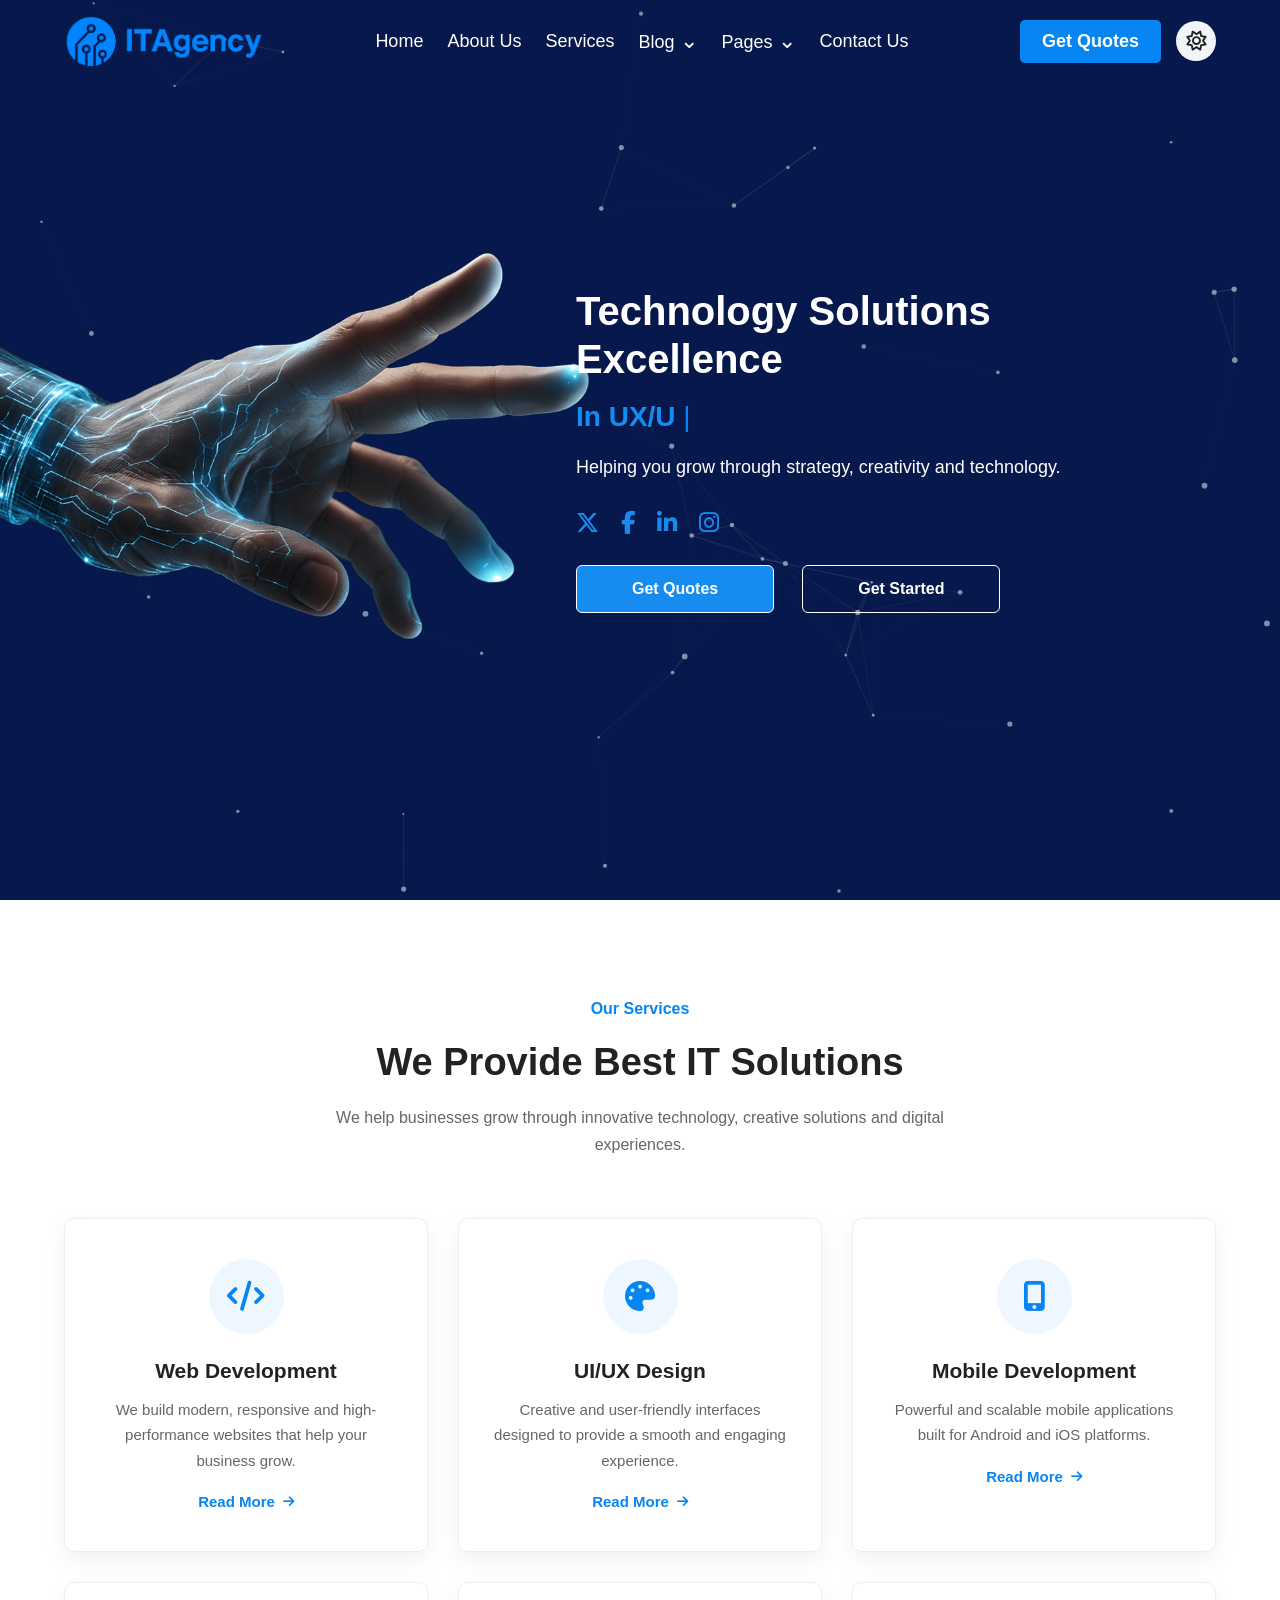
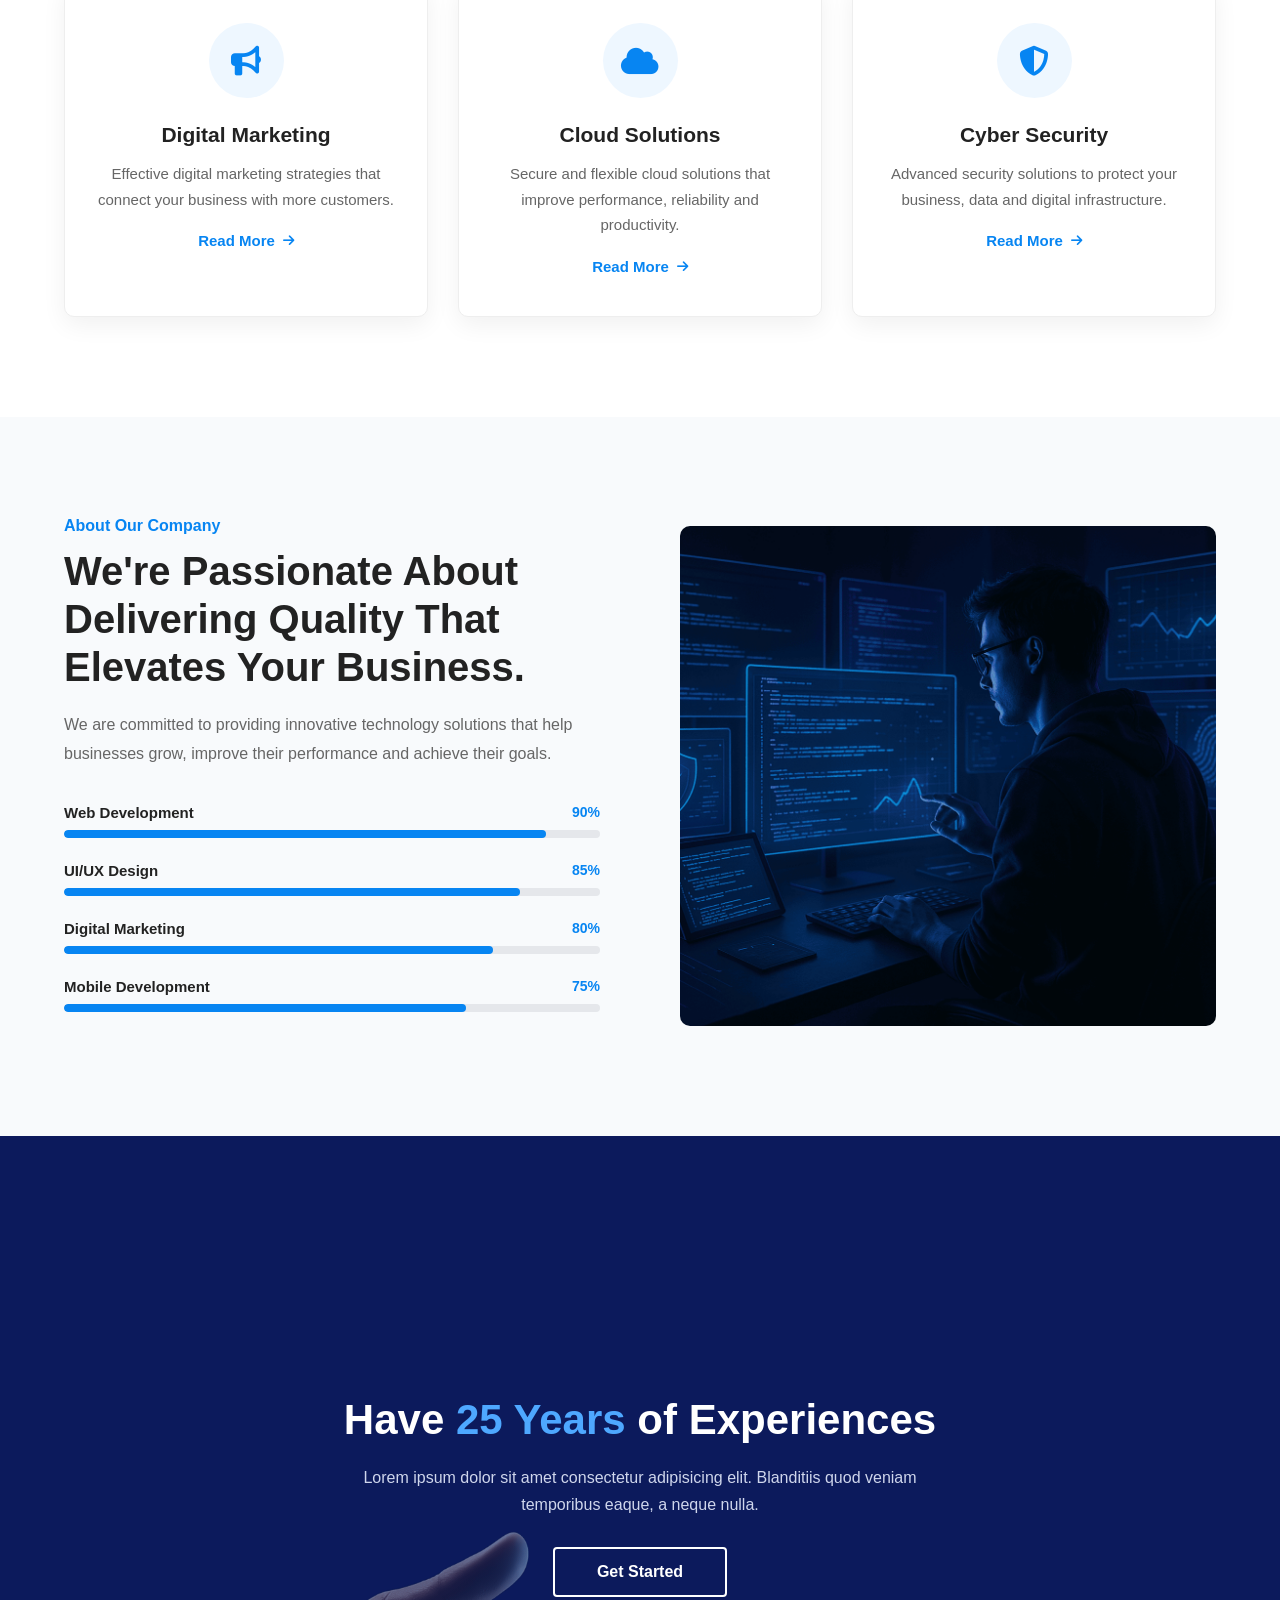
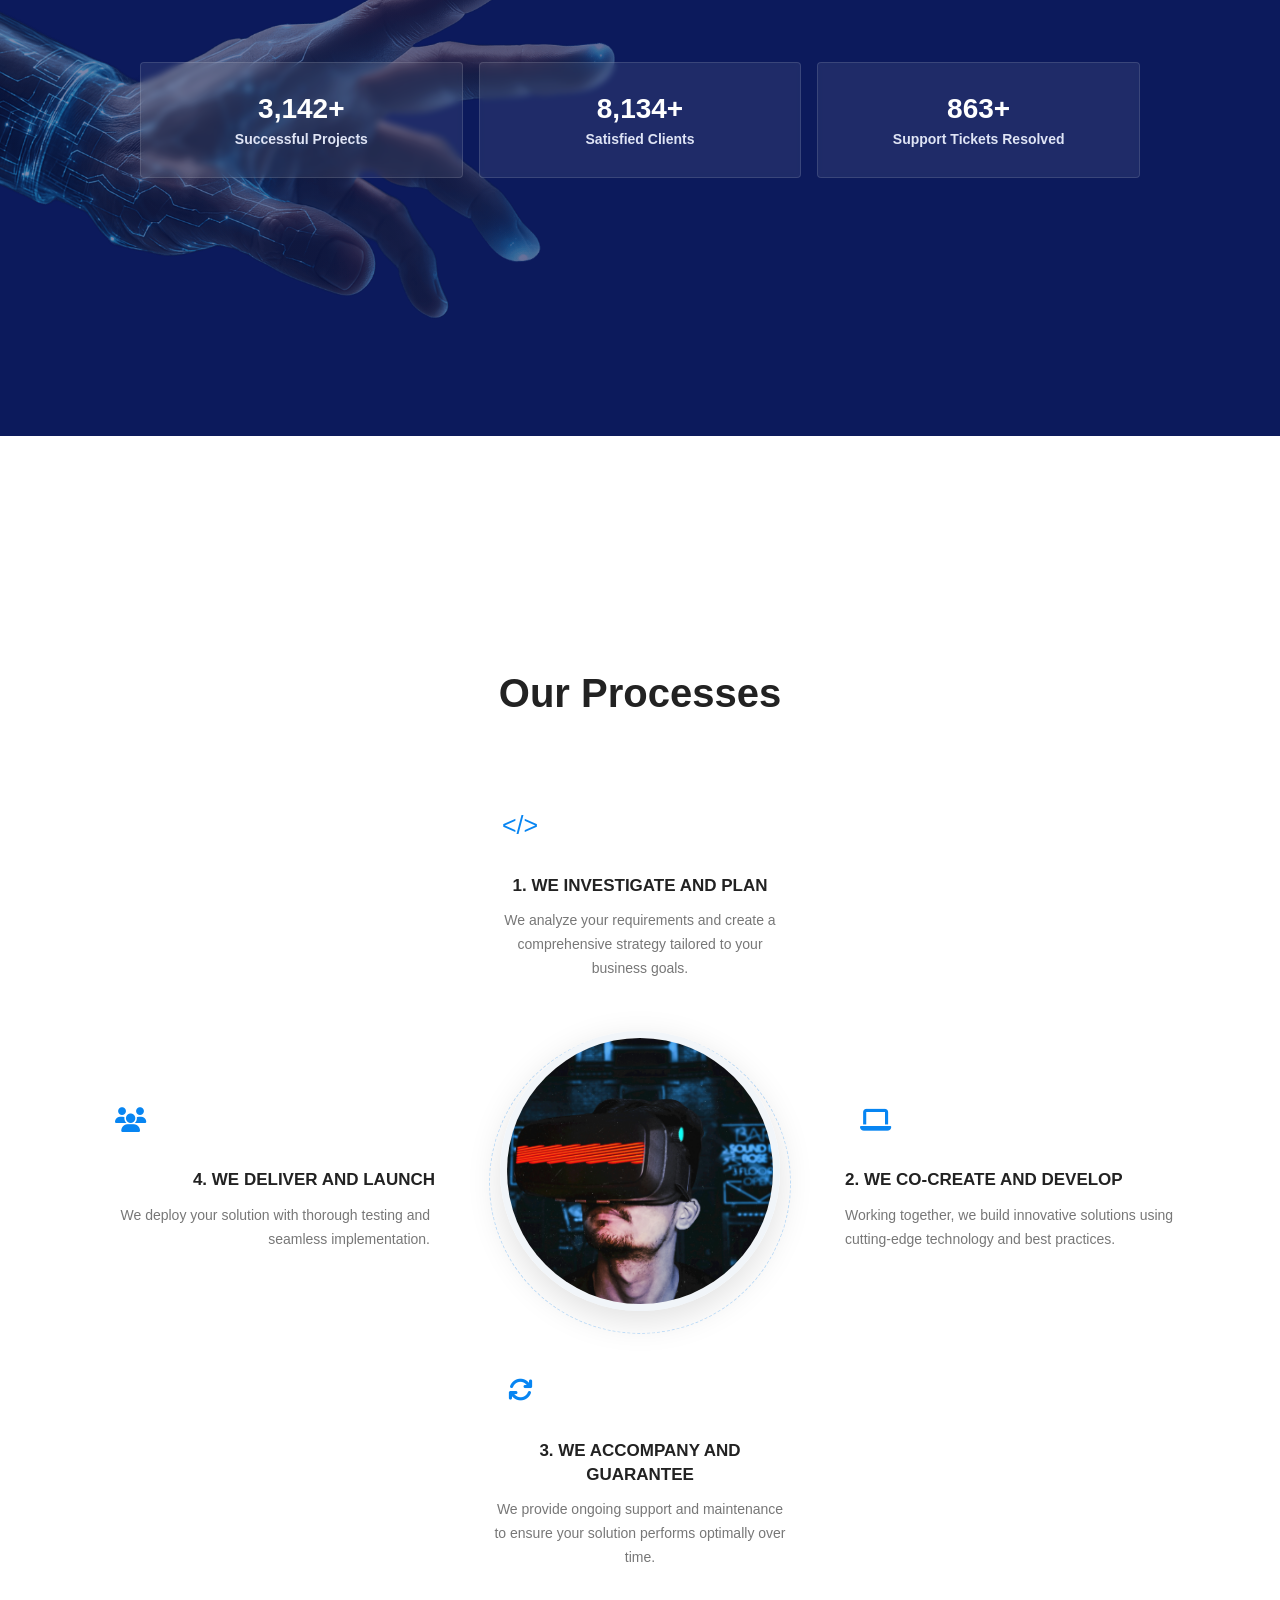
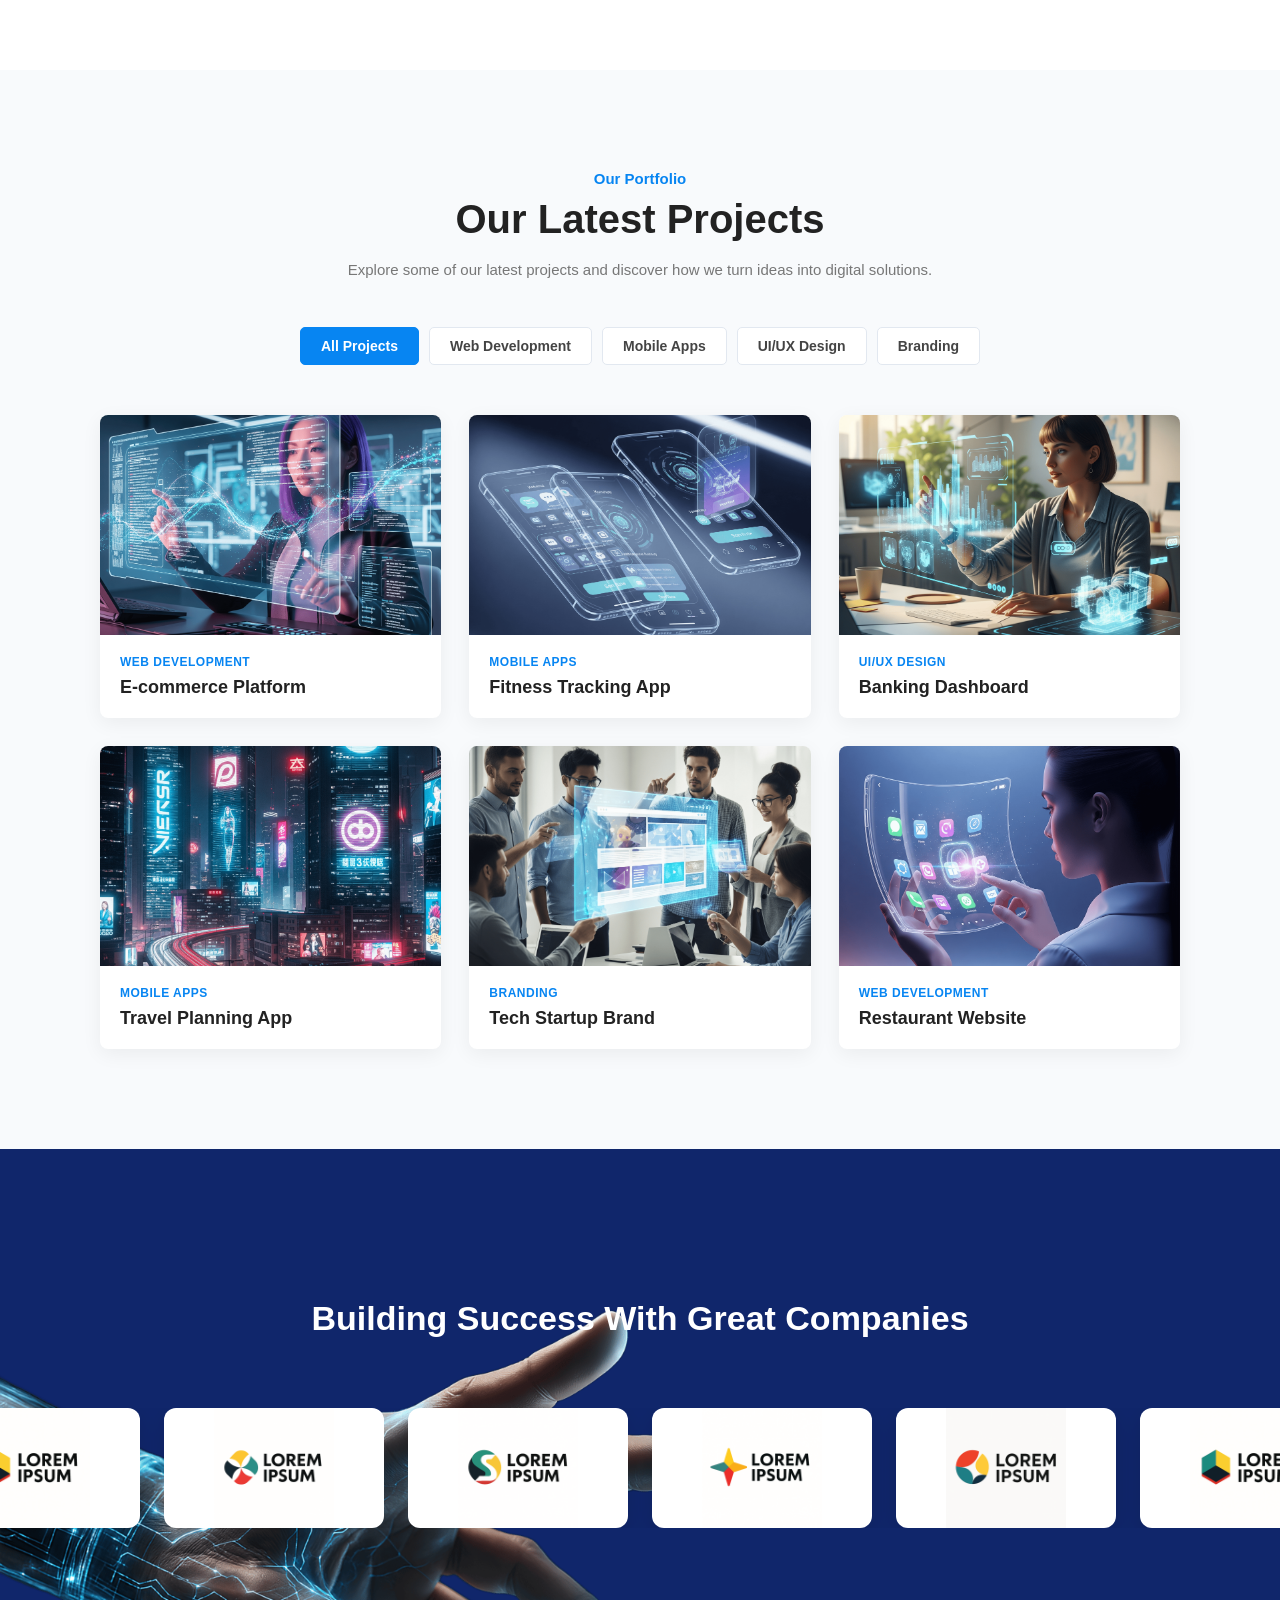
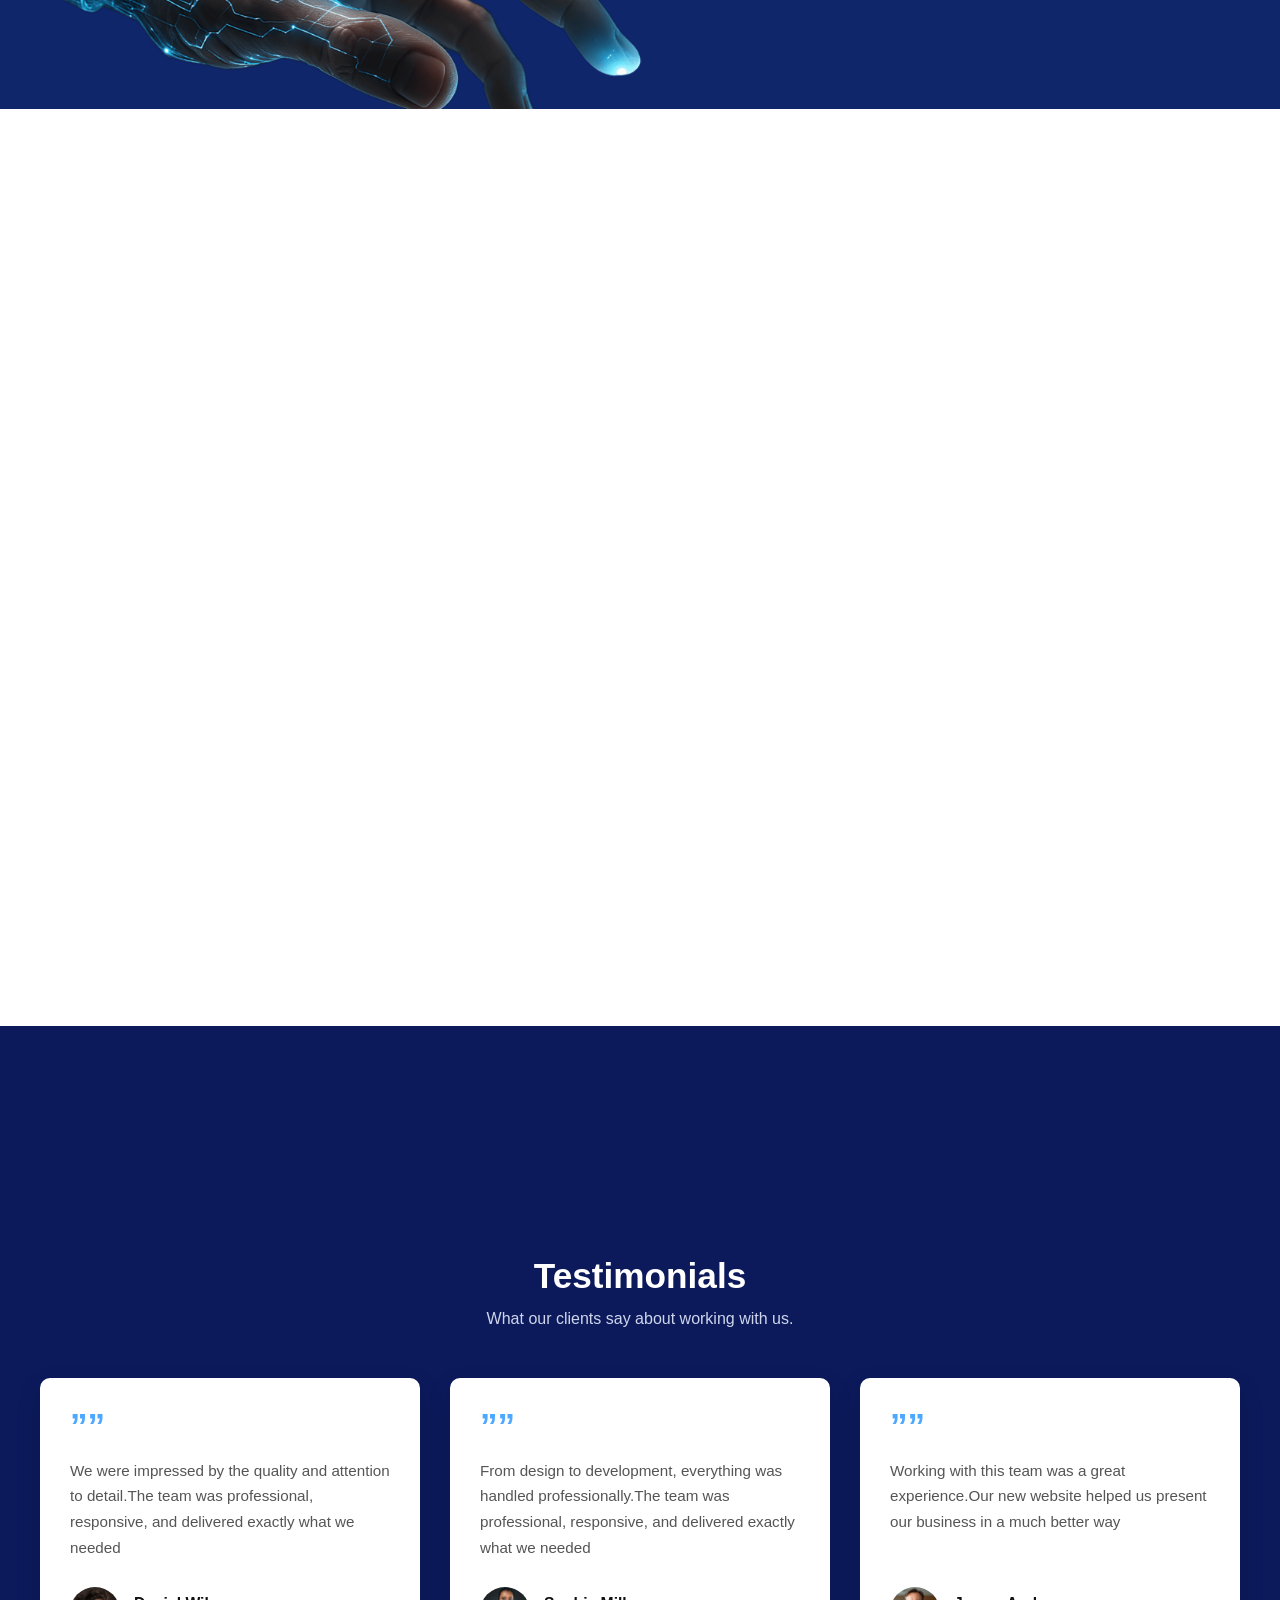
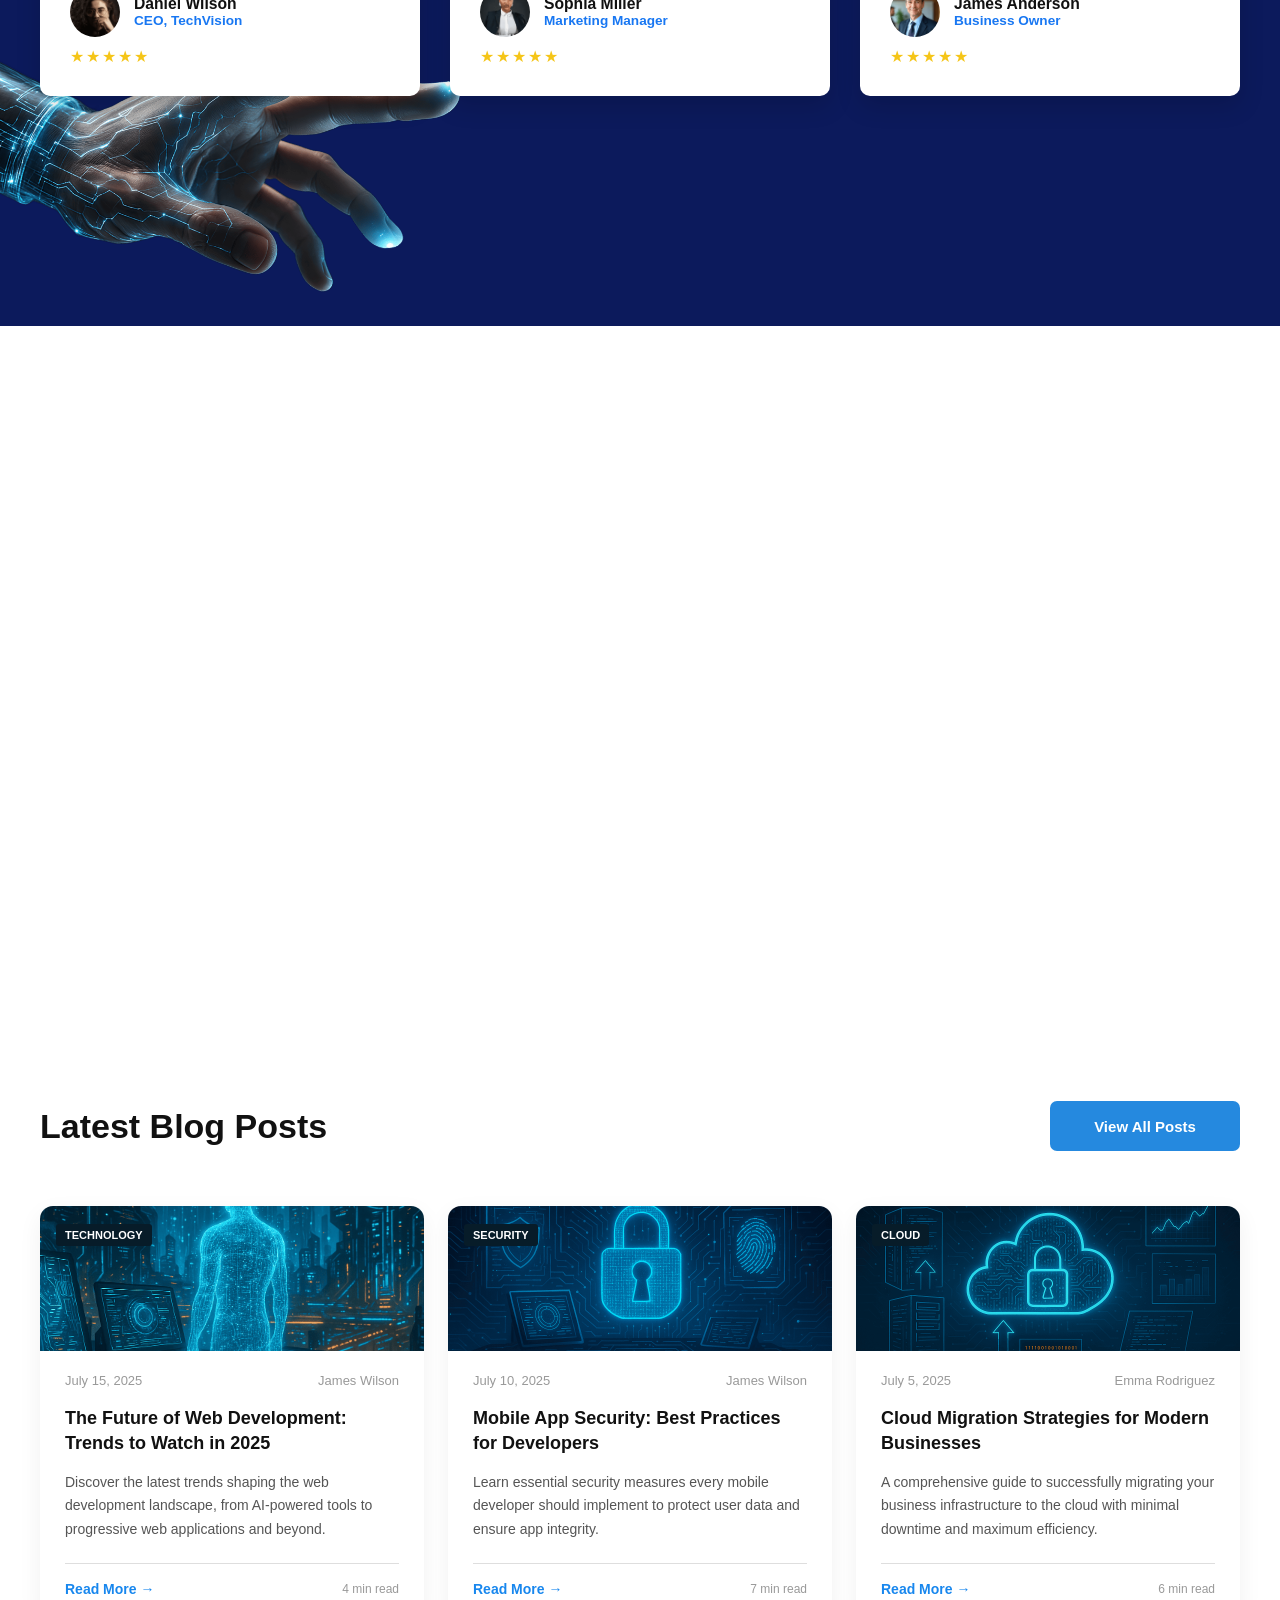
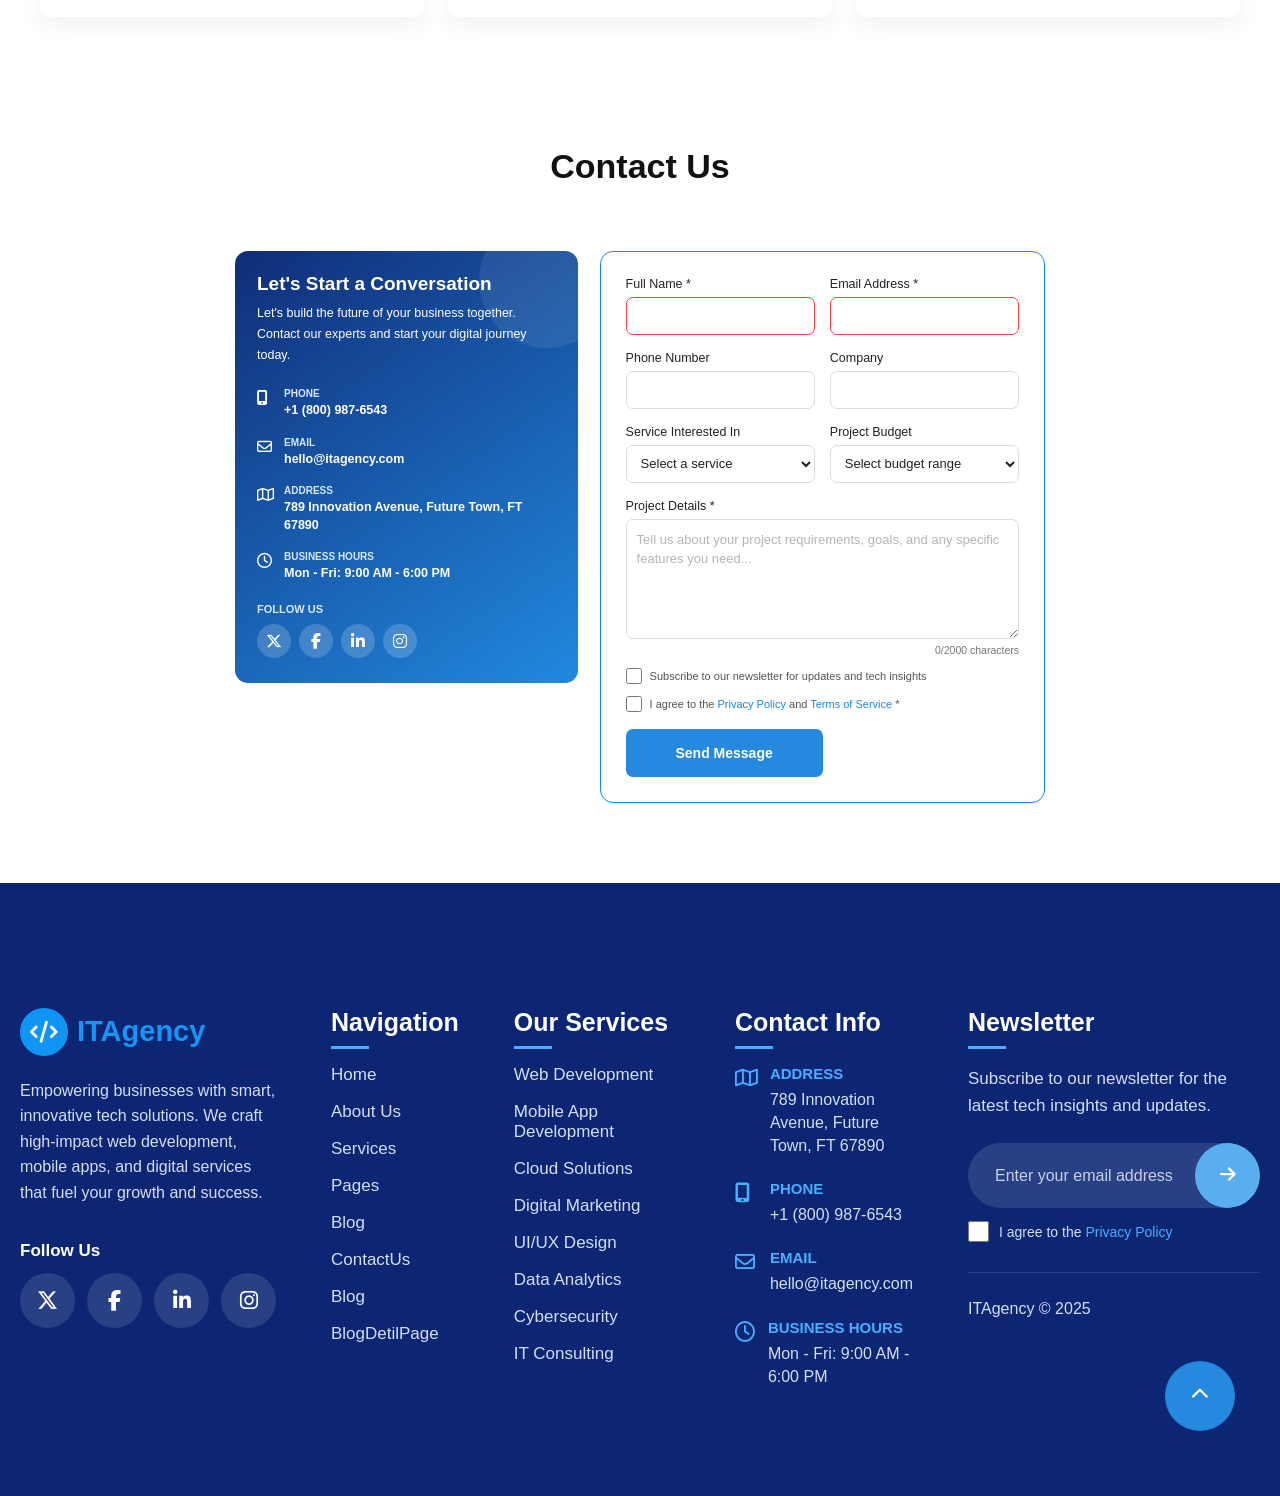
==== index.html @ 49d01e78 "Initial commit" ====
<!DOCTYPE html>
<html lang="en">

<head>

    <meta charset="UTF-8">

    <meta name="viewport" content="width=device-width, initial-scale=1.0">

    <title>ITAgency</title>

    <link rel="stylesheet" href="assits/css/style.css">

    <link rel="stylesheet" href="https://cdnjs.cloudflare.com/ajax/libs/font-awesome/6.5.2/css/all.min.css">

</head>

<body>


    <!--  HEADER  -->

    <header class="header" id="header">

        <div class="container">

            <!-- Logo -->

            <div class="logo">

                <img src="assits/images/logo-transparent-01.png" alt="ITAgency Logo">

            </div>


            <!-- Navbar -->

            <nav class="navbar">

                <ul class="nav-menu">

                    <li>
                        <a href="#">
                            Home
                        </a>
                    </li>


                    <li>
                        <a href="About/about.html">
                            About Us
                        </a>
                    </li>


                    <li>
                        <a href="services/servers.html">
                            Services
                        </a>
                    </li>

                    <!-- Blog -->

                    <li class="dropdown">

                        <a href="./Blog/Blog Column 1/BlogColumn1.html" class="dropdown-toggle">

                           <a href="./Blog/Blog Column 1/BlogColumn1.html">Blog   <span style="font-size: 22px;">⌄</span></a> 

                           

                        </a>


                        <ul class="dropdown-menu">

                            <li>
                                <a href="Blog/Blog Column 1/BlogColumn1.html">
                                    Blog Column 1
                                </a>
                            </li>

                            <li>
                                <a href="Blog/Blog Column 2/BlogColumn2.html">
                                    Blog Column 2
                                </a>
                            </li>

                            <li>
                                <a href="Blog/Blog Column 3/BlogColumn3.html">
                                    Blog Column 3
                                </a>
                            </li>

                            <li>
                                <a href="Blog/Blog Detail Page/BlogDetilPage.html">
                                    Blog Detail Page
                                </a>
                            </li>

                        </ul>

                    </li>


                    <!-- Pages -->

                    <li class="dropdown">

                        <a href="./Pages/padge.html" class="dropdown-toggle">

                           <a href="./Pages/padge.html">Pages  <span style="font-size: 22px;">⌄</span></a>

                            

                        </a>


                        <ul class="dropdown-menu">

                            <li>
                                <a href="Pages/padge.html">
                                    Terms & Conditions
                                </a>
                            </li>

                        

                        </ul>

                    </li>


                    <li>
                        <a href="./contact/contact.html">
                            Contact Us
                        </a>
                    </li>

                </ul>

            </nav>


            <!-- Actions -->

            <div class="actions">

                <a href="#" class="btn-get-quotes">
                    Get Quotes
                </a>


                <button id="theme-toggle" aria-label="Toggle dark mode">

                    <i class="fa-regular fa-sun"></i>

                </button>


                <button class="menu-toggle" id="menu-toggle" aria-label="Open menu">

                    ☰

                </button>

            </div>

        </div>

    </header>



    <!-- HERO  -->

    <section class="hero">

        <canvas id="particles"></canvas>


        <!-- Hand -->

        <div class="hero-hand">

            <img src="assits/images/hand-ia-bgremove.png" alt="Technology Hand">

        </div>


        <!-- Hero Content -->

        <div class="hero-content">

            <h1>
                Technology Solutions Excellence
            </h1>


            <h3>

                In

                <span id="typed-element"></span>

                <span class="cursor">
                    |
                </span>

            </h3>


            <p>
                Helping you grow through strategy,
                creativity and technology.
            </p>


            <!-- Social -->

            <div class="social-links">

                <a href="#" aria-label="X">

                    <i class="fa-brands fa-x-twitter"></i>

                </a>


                <a href="#" aria-label="Facebook">

                    <i class="fa-brands fa-facebook-f"></i>

                </a>


                <a href="#" aria-label="LinkedIn">

                    <i class="fa-brands fa-linkedin-in"></i>

                </a>


                <a href="#" aria-label="Instagram">

                    <i class="fa-brands fa-instagram"></i>

                </a>

            </div>


            <!-- Buttons -->

            <div class="hero-buttons">

                <a href="#" class="quotes-btn">
                    Get Quotes
                </a>


                <a href="#" class="hero-btn">
                    Get Started
                </a>

            </div>

        </div>

    </section>



    <!--  SERVICES  -->
    <section class="services">

        <div class="services-container">

            <div class="section-title">

                <span>Our Services</span>

                <h2>We Provide Best IT Solutions</h2>

                <p>
                    We help businesses grow through innovative
                    technology, creative solutions and digital
                    experiences.
                </p>

            </div>


            <div class="services-cards">

                <!-- Card 1 -->

                <div class="service-card">

                    <div class="service-icon">
                        <i class="fa-solid fa-code"></i>
                    </div>

                    <h3>Web Development</h3>

                    <p>
                        We build modern, responsive and high-performance
                        websites that help your business grow.
                    </p>

                    <a href="#" class="service-link">
                        Read More
                        <i class="fa-solid fa-arrow-right"></i>
                    </a>

                </div>


                <!-- Card 2 -->

                <div class="service-card">

                    <div class="service-icon">
                        <i class="fa-solid fa-palette"></i>
                    </div>

                    <h3>UI/UX Design</h3>

                    <p>
                        Creative and user-friendly interfaces designed
                        to provide a smooth and engaging experience.
                    </p>

                    <a href="#" class="service-link">
                        Read More
                        <i class="fa-solid fa-arrow-right"></i>
                    </a>

                </div>


                <!-- Card 3 -->

                <div class="service-card">

                    <div class="service-icon">
                        <i class="fa-solid fa-mobile-screen-button"></i>
                    </div>

                    <h3>Mobile Development</h3>

                    <p>
                        Powerful and scalable mobile applications built
                        for Android and iOS platforms.
                    </p>

                    <a href="#" class="service-link">
                        Read More
                        <i class="fa-solid fa-arrow-right"></i>
                    </a>

                </div>


                <!-- Card 4 -->

                <div class="service-card">

                    <div class="service-icon">
                        <i class="fa-solid fa-bullhorn"></i>
                    </div>

                    <h3>Digital Marketing</h3>

                    <p>
                        Effective digital marketing strategies that
                        connect your business with more customers.
                    </p>

                    <a href="#" class="service-link">
                        Read More
                        <i class="fa-solid fa-arrow-right"></i>
                    </a>

                </div>


                <!-- Card 5 -->

                <div class="service-card">

                    <div class="service-icon">
                        <i class="fa-solid fa-cloud"></i>
                    </div>

                    <h3>Cloud Solutions</h3>

                    <p>
                        Secure and flexible cloud solutions that improve
                        performance, reliability and productivity.
                    </p>

                    <a href="#" class="service-link">
                        Read More
                        <i class="fa-solid fa-arrow-right"></i>
                    </a>

                </div>


                <!-- Card 6 -->

                <div class="service-card">

                    <div class="service-icon">
                        <i class="fa-solid fa-shield-halved"></i>
                    </div>

                    <h3>Cyber Security</h3>

                    <p>
                        Advanced security solutions to protect your
                        business, data and digital infrastructure.
                    </p>

                    <a href="#" class="service-link">
                        Read More
                        <i class="fa-solid fa-arrow-right"></i>
                    </a>

                </div>

            </div>

        </div>

    </section>


    <!-- ABOUT / SKILLS  -->

    <section class="about-skills">

        <div class="about-skills-container">
            <!-- CONTENT -->

            <div class="about-skills-content">

                <span class="about-skills-subtitle">
                    About Our Company
                </span>

                <h2>
                    We're Passionate About Delivering
                    Quality That Elevates Your Business.
                </h2>

                <p>
                    We are committed to providing innovative technology
                    solutions that help businesses grow, improve their
                    performance and achieve their goals.
                </p>


                <!-- PROGRESS 1 -->

                <div class="skill">

                    <div class="skill-info">

                        <span>
                            Web Development
                        </span>

                        <span>
                            90%
                        </span>

                    </div>

                    <div class="skill-bar">

                        <span class="skill-progress progress-web">
                        </span>

                    </div>

                </div>


                <!-- PROGRESS 2 -->

                <div class="skill">

                    <div class="skill-info">

                        <span>
                            UI/UX Design
                        </span>

                        <span>
                            85%
                        </span>

                    </div>

                    <div class="skill-bar">

                        <span class="skill-progress progress-design">
                        </span>

                    </div>

                </div>


                <!-- PROGRESS 3 -->

                <div class="skill">

                    <div class="skill-info">

                        <span>
                            Digital Marketing
                        </span>

                        <span>
                            80%
                        </span>

                    </div>

                    <div class="skill-bar">

                        <span class="skill-progress progress-marketing">
                        </span>

                    </div>

                </div>


                <!-- PROGRESS 4 -->

                <div class="skill">

                    <div class="skill-info">

                        <span>
                            Mobile Development
                        </span>

                        <span>
                            75%
                        </span>

                    </div>

                    <div class="skill-bar">

                        <span class="skill-progress progress-mobile">
                        </span>

                    </div>

                </div>

            </div>

            <!-- IMAGE -->

            <div class="about-skills-image">

                <img src="assits/images/computer-code.png" alt="About Us">

            </div>
        </div>

    </section>


    <!--EXPERIENCE SECTION  -->

<section class="experience-wrap">

    <!-- Sticky Background -->

    <div class="experience-sticky">

        <img
            src="assits/images/hand-ia-bgremove.png"
            class="experience-hand"
            alt="Technology Hand"
        >

    </div>


    <!-- Content -->

    <div class="experience-content">

        <div class="experience-text">

            <h2>
                Have <span>25 Years</span> of Experiences
            </h2>

            <p>
                Lorem ipsum dolor sit amet consectetur
                adipisicing elit. Blanditiis quod veniam
                temporibus eaque, a neque nulla.
            </p>

            <a href="#" class="experience-btn">
                Get Started
            </a>

        </div>


        <!-- Stats -->

        <div class="experience-stats">

            <div class="experience-stat">

                <div class="experience-stat-num" data-target="3785">0+</div>

                <div class="experience-stat-label">
                    Successful Projects
                </div>

            </div>


            <div class="experience-stat">

                <div class="experience-stat-num" data-target="9800">0+</div>

                <div class="experience-stat-label">
                    Satisfied Clients
                </div>

            </div>


            <div class="experience-stat">

                <div class="experience-stat-num" data-target="1052">0+</div>

                <div class="experience-stat-label">
                    Support Tickets Resolved
                </div>

            </div>

        </div>

    </div>

</section>


<!--  OUR PROCESSES  -->

<section class="process-section">

    <div class="process-container">

        <h2 class="process-title">
            Our Processes
        </h2>

        <div class="process-grid">

            <!-- Process 1 -->

            <div class="process-item item-1">

                <div class="process-icon">
                    &lt;/&gt;
                </div>

                <h3>
                    1. WE INVESTIGATE AND PLAN
                </h3>

                <p>
                    We analyze your requirements and create
                    a comprehensive strategy tailored to
                    your business goals.
                </p>

            </div>


            <!-- Process 2 -->

            <div class="process-item item-2">

                <div class="process-icon">

                    <i class="fa-solid fa-laptop"></i>

                </div>

                <h3>
                    2. WE CO-CREATE AND DEVELOP
                </h3>

                <p>
                    Working together, we build innovative
                    solutions using cutting-edge technology
                    and best practices.
                </p>

            </div>


            <!-- Center Image -->

            <div class="process-circle">

                <img
                    src="assits/images/process.jpg"
                    alt="Our Process"
                >

            </div>


            <!-- Process 3 -->

            <div class="process-item item-3">

                <div class="process-icon">

                    <i class="fa-solid fa-arrows-rotate"></i>

                </div>

                <h3>
                    3. WE ACCOMPANY AND GUARANTEE
                </h3>

                <p>
                    We provide ongoing support and maintenance
                    to ensure your solution performs optimally
                    over time.
                </p>

            </div>


            <!-- Process 4 -->

            <div class="process-item item-4">

                <div class="process-icon">

                    <i class="fa-solid fa-users"></i>

                </div>

                <h3>
                    4. WE DELIVER AND LAUNCH
                </h3>

                <p>
                    We deploy your solution with thorough
                    testing and seamless implementation.
                </p>

            </div>

        </div>

    </div>

</section>


<!-- OUR PORTFOLIO  -->

<section class="portfolio-section">

    <div class="portfolio-container">

        <div class="portfolio-heading">

            <span>Our Portfolio</span>

            <h2>
                Our Latest Projects
            </h2>

            <p>
                Explore some of our latest projects and
                discover how we turn ideas into digital solutions.
            </p>

        </div>


        <!-- Filters -->

        <div class="portfolio-filters">

            <button
                class="filter-btn active"
                data-filter="all">
                All Projects
            </button>

            <button
                class="filter-btn"
                data-filter="web">
                Web Development
            </button>

            <button
                class="filter-btn"
                data-filter="mobile">
                Mobile Apps
            </button>

            <button
                class="filter-btn"
                data-filter="uiux">
                UI/UX Design
            </button>

            <button
                class="filter-btn"
                data-filter="branding">
                Branding
            </button>

        </div>


        <!-- Projects -->

        <div class="portfolio-grid">


            <!-- Project 1 -->

            <div
                class="portfolio-card"
                data-category="web">

                <div class="portfolio-image">

                    <img
                        src="assits/images/project-1.png"
                        alt="E-commerce Platform">

                    <div class="portfolio-overlay">

                        <i class="fa-solid fa-arrow-up-right-from-square"></i>

                    </div>

                </div>

                <div class="portfolio-body">

                    <span>
                        WEB DEVELOPMENT
                    </span>

                    <h3>
                        E-commerce Platform
                    </h3>

                </div>

            </div>


            <!-- Project 2 -->

            <div
                class="portfolio-card"
                data-category="mobile">

                <div class="portfolio-image">

                    <img
                        src="assits/images/project-2.png"
                        alt="Fitness Tracking App">

                    <div class="portfolio-overlay">

                        <i class="fa-solid fa-arrow-up-right-from-square"></i>

                    </div>

                </div>

                <div class="portfolio-body">

                    <span>
                        MOBILE APPS
                    </span>

                    <h3>
                        Fitness Tracking App
                    </h3>

                </div>

            </div>


            <!-- Project 3 -->

            <div
                class="portfolio-card"
                data-category="uiux">

                <div class="portfolio-image">

                    <img
                        src="assits/images/project-3.png"
                        alt="Banking Dashboard">

                    <div class="portfolio-overlay">

                        <i class="fa-solid fa-arrow-up-right-from-square"></i>

                    </div>

                </div>

                <div class="portfolio-body">

                    <span>
                        UI/UX DESIGN
                    </span>

                    <h3>
                        Banking Dashboard
                    </h3>

                </div>

            </div>


            <!-- Project 4 -->

            <div
                class="portfolio-card"
                data-category="mobile">

                <div class="portfolio-image">

                    <img
                        src="assits/images/project-4.png"
                        alt="Travel Planning App">

                    <div class="portfolio-overlay">

                        <i class="fa-solid fa-arrow-up-right-from-square"></i>

                    </div>

                </div>

                <div class="portfolio-body">

                    <span>
                        MOBILE APPS
                    </span>

                    <h3>
                        Travel Planning App
                    </h3>

                </div>

            </div>


            <!-- Project 5 -->

            <div
                class="portfolio-card"
                data-category="branding">

                <div class="portfolio-image">

                    <img
                        src="assits/images/project-5.png"
                        alt="Tech Startup Brand">

                    <div class="portfolio-overlay">

                        <i class="fa-solid fa-arrow-up-right-from-square"></i>

                    </div>

                </div>

                <div class="portfolio-body">

                    <span>
                        BRANDING
                    </span>

                    <h3>
                        Tech Startup Brand
                    </h3>

                </div>

            </div>


            <!-- Project 6 -->

            <div
                class="portfolio-card"
                data-category="web">

                <div class="portfolio-image">

                    <img
                        src="assits/images/project-6.png"
                        alt="Restaurant Website">

                    <div class="portfolio-overlay">

                        <i class="fa-solid fa-arrow-up-right-from-square"></i>

                    </div>

                </div>

                <div class="portfolio-body">

                    <span>
                        WEB DEVELOPMENT
                    </span>

                    <h3>
                        Restaurant Website
                    </h3>

                </div>

            </div>

        </div>

    </div>

</section>


<section class="companies-section">


    <div class="companies-hand">
        <img src="assits/images/hand-ia-bgremove.png" alt="Hand">
    </div>


    <div class="companies-content">

        <h2>Building Success With Great Companies</h2>


        <div class="logos-window">

            <div class="logos-track">

                <div class="logo-card">
                    <img src="assits/images/company-01.png" alt="">
                </div>

                <div class="logo-card">
                    <img src="assits/images/company-02.png" alt="">
                </div>

                <div class="logo-card">
                    <img src="assits/images/company-03.png" alt="">
                </div>

                <div class="logo-card">
                    <img src="assits/images/company-04.png" alt="">
                </div>

                <div class="logo-card">
                    <img src="assits/images/company-05.png" alt="">
                </div>

            
                <div class="logo-card">
                    <img src="assits/images/company-06.png" alt="">
                </div>

                <div class="logo-card">
                    <img src="assits/images/company-01.png" alt="">
                </div>

                <div class="logo-card">
                    <img src="assits/images/company-03.png" alt="">
                </div>

                <div class="logo-card">
                    <img src="assits/images/company-05.png" alt="">
                </div>

                <div class="logo-card">
                    <img src="assits/images/company-06.png" alt="">
                </div>

            </div>

        </div>

    </div>



</section>


<section class="pricing-section">

    <div class="pricing-title">

        <h2>Pricing Plans</h2>

        <p>
            Clear, simple, and flexible plans for your business.
        </p>

    </div>


    <div class="pricing-container">


        <!-- BASIC -->
        <div class="pricing-card">

            <div class="pricing-top">

                <h3>Basic</h3>

                <p>
                    Perfect for small businesses and startups
                </p>

            </div>


            <div class="price">

                <span class="current-price">$37</span>

                <span class="old-price">$50</span>

            </div>


            <a href="#" class="pricing-btn">
                Buy Basic Plan
            </a>


            <div class="pricing-line"></div>


            <ul class="features-list">

                <li class="available">
                    <i class="fa-regular fa-circle-check"></i>
                    Up to 5 Pages Website
                </li>

                <li class="available">
                    <i class="fa-regular fa-circle-check"></i>
                    Mobile Responsive Design
                </li>

                <li class="available">
                    <i class="fa-regular fa-circle-check"></i>
                    Basic SEO Optimization
                </li>

                <li class="available">
                    <i class="fa-regular fa-circle-check"></i>
                    Contact Form Integration
                </li>

                <li class="available">
                    <i class="fa-regular fa-circle-check"></i>
                    1 Month Free Support
                </li>

                <li class="available">
                    <i class="fa-regular fa-circle-check"></i>
                    SSL Certificate
                </li>

                <li class="not-available">
                    <i class="fa-regular fa-circle-xmark"></i>
                    E-commerce Functionality
                </li>

                <li class="not-available">
                    <i class="fa-regular fa-circle-xmark"></i>
                    Advanced Analytics
                </li>

                <li class="not-available">
                    <i class="fa-regular fa-circle-xmark"></i>
                    Priority Support
                </li>

            </ul>

        </div>



        <!-- PRO -->
        <div class="pricing-card popular">

            <span class="popular-badge">
                Most Popular
            </span>


            <div class="pricing-top">

                <h3>Pro</h3>

                <p>
                    Ideal for growing businesses
                </p>

            </div>


            <div class="price">

                <span class="current-price">$57</span>

                <span class="old-price">$70</span>

            </div>


            <a href="#" class="pricing-btn">
                Buy Pro Plan
            </a>


            <div class="pricing-line"></div>


            <ul class="features-list">

                <li class="available">
                    <i class="fa-regular fa-circle-check"></i>
                    Up to 5 Pages Website
                </li>

                <li class="available">
                    <i class="fa-regular fa-circle-check"></i>
                    Mobile Responsive Design
                </li>

                <li class="available">
                    <i class="fa-regular fa-circle-check"></i>
                    Basic SEO Optimization
                </li>

                <li class="available">
                    <i class="fa-regular fa-circle-check"></i>
                    Contact Form Integration
                </li>

                <li class="available">
                    <i class="fa-regular fa-circle-check"></i>
                    1 Month Free Support
                </li>

                <li class="available">
                    <i class="fa-regular fa-circle-check"></i>
                    SSL Certificate
                </li>

                <li class="available">
                    <i class="fa-regular fa-circle-check"></i>
                    E-commerce Functionality
                </li>

                <li class="available">
                    <i class="fa-regular fa-circle-check"></i>
                    Advanced Analytics
                </li>

                <li class="not-available">
                    <i class="fa-regular fa-circle-xmark"></i>
                    Priority Support
                </li>

            </ul>

        </div>



        <!-- ENTERPRISE -->
        <div class="pricing-card">

            <div class="pricing-top">

                <h3>Enterprise</h3>

                <p>
                    For large-scale businesses
                </p>

            </div>


            <div class="price">

                <span class="current-price">$77</span>

                <span class="old-price">$100</span>

            </div>


            <a href="#" class="pricing-btn">
                Buy Enterprise Plan
            </a>


            <div class="pricing-line"></div>


            <ul class="features-list">

                <li class="available">
                    <i class="fa-regular fa-circle-check"></i>
                    Up to 5 Pages Website
                </li>

                <li class="available">
                    <i class="fa-regular fa-circle-check"></i>
                    Mobile Responsive Design
                </li>

                <li class="available">
                    <i class="fa-regular fa-circle-check"></i>
                    Basic SEO Optimization
                </li>

                <li class="available">
                    <i class="fa-regular fa-circle-check"></i>
                    Contact Form Integration
                </li>

                <li class="available">
                    <i class="fa-regular fa-circle-check"></i>
                    1 Month Free Support
                </li>

                <li class="available">
                    <i class="fa-regular fa-circle-check"></i>
                    SSL Certificate
                </li>

                <li class="available">
                    <i class="fa-regular fa-circle-check"></i>
                    E-commerce Functionality
                </li>

                <li class="available">
                    <i class="fa-regular fa-circle-check"></i>
                    Advanced Analytics
                </li>

                <li class="available">
                    <i class="fa-regular fa-circle-check"></i>
                    Priority Support
                </li>

            </ul>

        </div>

    </div>

</section>

<!-- testimolise -->

<section class="testi-wrap">

    <div class="testi-sticky">

        <!-- Hand Image -->
        <img src="assits/images/hand-ia-bgremove.png" class="testi-hand" alt="Hand">

        <div class="testi-content">

            <!-- Title -->
            <h2 class="testi-title">
                Testimonials
            </h2>

            <p class="testi-subtitle">
                What our clients say about working with us.
            </p>


            <!-- Cards -->
            <div class="testi-cards" id="testiCards">


                <!-- Card 1 -->
                <div class="testi-card active">

                    <div class="quote-icon">
                        &#8221;&#8221;
                    </div>

                    <p>
                        The team turned our idea into a professional and
                        modern website. They understood our needs and
                        delivered an amazing result.
                    </p>

                    <div class="testi-person">

                        <img src="assits/images/face-01.png"
                             alt="Olivia Carter">

                        <div>

                            <div class="name">
                                Olivia Carter
                            </div>

                            <div class="role">
                                Startup Founder
                            </div>

                        </div>

                    </div>

                    <div class="stars">
                        ★★★★★
                    </div>

                </div>



                <!-- Card 2 -->
                <div class="testi-card active">

                    <div class="quote-icon">
                        &#8221;&#8221;
                    </div>

                    <p>
                        We were impressed by the quality and attention
                        to detail. The team was professional, responsive,
                        and delivered exactly what we needed.
                    </p>

                    <div class="testi-person">

                        <img src="assits/images/face-02.png"
                             alt="Daniel Wilson">

                        <div>

                            <div class="name">
                                Daniel Wilson
                            </div>

                            <div class="role">
                                CEO, TechVision
                            </div>

                        </div>

                    </div>

                    <div class="stars">
                        ★★★★★
                    </div>

                </div>



                <!-- Card 3 -->
                <div class="testi-card active">

                    <div class="quote-icon">
                        &#8221;&#8221;
                    </div>

                    <p>
                        From design to development, everything was handled
                        professionally. Our new website helped us present
                        our business in a much better way.
                    </p>

                    <div class="testi-person">

                        <img src="assits/images/face-03.png"
                             alt="Sophia Miller">

                        <div>

                            <div class="name">
                                Sophia Miller
                            </div>

                            <div class="role">
                                Marketing Manager
                            </div>

                        </div>

                    </div>

                    <div class="stars">
                        ★★★★★
                    </div>

                </div>


            </div>

        </div>

    </div>

</section>


<!-- blog post -->


<section class="blog-section">

    <div class="blog-container">

        <!-- Header -->
        <div class="blog-header">

            <h2>Latest Blog Posts</h2>

            <a href="#" class="view-all-btn">
                View All Posts
            </a>

        </div>


        <!-- Blog Cards -->
        <div class="blog-cards">


            <!-- Card 1 -->
            <article class="blog-card">

                <div class="blog-image">

                    <img src="assits/images/post-1.png" alt="Web Development">

                    <span class="blog-category">
                        TECHNOLOGY
                    </span>

                </div>


                <div class="blog-content">

                    <div class="blog-meta">
                        <span>July 15, 2025</span>
                        <span>James Wilson</span>
                    </div>


                    <h3>
                        The Future of Web Development:
                        Trends to Watch in 2025
                    </h3>


                    <p>
                        Discover the latest trends shaping the web
                        development landscape, from AI-powered tools to
                        progressive web applications and beyond.
                    </p>


                    <div class="blog-footer">

                        <a href="#">
                            Read More <span>→</span>
                        </a>

                        <span class="read-time">
                            4 min read
                        </span>

                    </div>

                </div>

            </article>



            <!-- Card 2 -->
            <article class="blog-card">

                <div class="blog-image">

                    <img src="assits/images/post-2.png" alt="Mobile App Security">

                    <span class="blog-category">
                        SECURITY
                    </span>

                </div>


                <div class="blog-content">

                    <div class="blog-meta">
                        <span>July 10, 2025</span>
                        <span>James Wilson</span>
                    </div>


                    <h3>
                        Mobile App Security:
                        Best Practices for Developers
                    </h3>


                    <p>
                        Learn essential security measures every mobile
                        developer should implement to protect user data and
                        ensure app integrity.
                    </p>


                    <div class="blog-footer">

                        <a href="#">
                            Read More <span>→</span>
                        </a>

                        <span class="read-time">
                            7 min read
                        </span>

                    </div>

                </div>

            </article>



            <!-- Card 3 -->
            <article class="blog-card">

                <div class="blog-image">

                    <img src="assits/images/post-3.png" alt="Cloud Migration">

                    <span class="blog-category">
                        CLOUD
                    </span>

                </div>


                <div class="blog-content">

                    <div class="blog-meta">
                        <span>July 5, 2025</span>
                        <span>Emma Rodriguez</span>
                    </div>


                    <h3>
                        Cloud Migration Strategies for Modern
                        Businesses
                    </h3>


                    <p>
                        A comprehensive guide to successfully migrating your
                        business infrastructure to the cloud with minimal
                        downtime and maximum efficiency.
                    </p>


                    <div class="blog-footer">

                        <a href="#">
                            Read More <span>→</span>
                        </a>

                        <span class="read-time">
                            6 min read
                        </span>

                    </div>

                </div>

            </article>


        </div>

    </div>

</section>

<!-- 
     CONTACT US SECTION
 -->

<section class="contact-section">

    <div class="contact-container">

        <h2 class="contact-title">Contact Us</h2>


        <div class="contact-wrapper">


            <!-- LEFT INFO  -->

            <div class="contact-info">

                <div class="contact-circle"></div>

                <h3>Let's Start a Conversation</h3>

                <p class="contact-intro">
                    Let's build the future of your business together.
                    Contact our experts and start your digital journey today.
                </p>


                <!-- Phone -->
                <div class="contact-item">

                    <i class="fa-solid fa-mobile-screen-button"></i>

                    <div>
                        <span>PHONE</span>
                        <p>+1 (800) 987-6543</p>
                    </div>

                </div>


                <!-- Email -->
                <div class="contact-item">

                    <i class="fa-regular fa-envelope"></i>

                    <div>
                        <span>EMAIL</span>
                        <p>hello@itagency.com</p>
                    </div>

                </div>


                <!-- Address -->
                <div class="contact-item">

                    <i class="fa-regular fa-map"></i>

                    <div>
                        <span>ADDRESS</span>
                        <p>789 Innovation Avenue, Future Town, FT 67890</p>
                    </div>

                </div>


                <!-- Business Hours -->
                <div class="contact-item">

                    <i class="fa-regular fa-clock"></i>

                    <div>
                        <span>BUSINESS HOURS</span>
                        <p>Mon - Fri: 9:00 AM - 6:00 PM</p>
                    </div>

                </div>


                <!-- Social Media -->

                <div class="follow-us">

                    <span>FOLLOW US</span>

                    <div class="social-icons">

                        <a href="#" aria-label="X">
                            <i class="fa-brands fa-x-twitter"></i>
                        </a>

                        <a href="#" aria-label="Facebook">
                            <i class="fa-brands fa-facebook-f"></i>
                        </a>

                        <a href="#" aria-label="LinkedIn">
                            <i class="fa-brands fa-linkedin-in"></i>
                        </a>

                        <a href="#" aria-label="Instagram">
                            <i class="fa-brands fa-instagram"></i>
                        </a>

                    </div>

                </div>

            </div>



            <!--  RIGHT FORM -->

            <div class="contact-form-box">

                <form id="contactForm">


                    <!-- Row 1 -->

                    <div class="form-row">

                        <div class="form-group">

                            <label for="fullName">
                                Full Name *
                            </label>

                            <input
                                type="text"
                                id="fullName"
                                name="fullName"
                                required
                            >

                        </div>


                        <div class="form-group">

                            <label for="email">
                                Email Address *
                            </label>

                            <input
                                type="email"
                                id="email"
                                name="email"
                                required
                            >

                        </div>

                    </div>



                    <!-- Row 2 -->

                    <div class="form-row">

                        <div class="form-group">

                            <label for="phone">
                                Phone Number
                            </label>

                            <input
                                type="tel"
                                id="phone"
                                name="phone"
                            >

                        </div>


                        <div class="form-group">

                            <label for="company">
                                Company
                            </label>

                            <input
                                type="text"
                                id="company"
                                name="company"
                            >

                        </div>

                    </div>



                    <!-- Row 3 -->

                    <div class="form-row">

                        <div class="form-group">

                            <label for="service">
                                Service Interested In
                            </label>

                            <select id="service" name="service">

                                <option value="">
                                    Select a service
                                </option>

                                <option value="web-development">
                                    Web Development
                                </option>

                                <option value="mobile-development">
                                    Mobile Development
                                </option>

                                <option value="ui-ux">
                                    UI / UX Design
                                </option>

                                <option value="cloud">
                                    Cloud Solutions
                                </option>

                                <option value="cyber-security">
                                    Cyber Security
                                </option>

                            </select>

                        </div>


                        <div class="form-group">

                            <label for="budget">
                                Project Budget
                            </label>

                            <select id="budget" name="budget">

                                <option value="">
                                    Select budget range
                                </option>

                                <option value="1k-5k">
                                    $1,000 - $5,000
                                </option>

                                <option value="5k-10k">
                                    $5,000 - $10,000
                                </option>

                                <option value="10k-25k">
                                    $10,000 - $25,000
                                </option>

                                <option value="25k-plus">
                                    $25,000+
                                </option>

                            </select>

                        </div>

                    </div>



                    <!-- Project Details -->

                    <div class="form-group textarea-group">

                        <label for="projectDetails">
                            Project Details *
                        </label>

                        <textarea
                            id="projectDetails"
                            name="projectDetails"
                            maxlength="2000"
                            required
                            placeholder="Tell us about your project requirements, goals, and any specific features you need..."
                        ></textarea>

                        <div class="character-count">
                            <span id="charCount">0</span>/2000 characters
                        </div>

                    </div>



                    <!-- Newsletter -->

                    <label class="checkbox-label">

                        <input
                            type="checkbox"
                            id="newsletter"
                            name="newsletter"
                        >

                        <span>
                            Subscribe to our newsletter for updates and tech insights
                        </span>

                    </label>



                    <!-- Privacy -->

                    <label class="checkbox-label">

                        <input
                            type="checkbox"
                            id="privacy"
                            name="privacy"
                            required
                        >

                        <span>
                            I agree to the
                            <a href="#">Privacy Policy</a>
                            and
                            <a href="#">Terms of Service</a> *
                        </span>

                    </label>



                    <!-- Submit -->

                    <button
                        type="submit"
                        class="send-btn"
                    >
                        Send Message
                    </button>


                </form>

            </div>

        </div>

    </div>

</section>

<!-- FOOTER -->

<footer class="site-footer">

    <!-- Hand Background -->
    <img
        src="assits/images/hand-ia-bgremove.png"
        alt=""
        class="footer-hand"
    >


    <div class="footer-container">

        <!-- Column 1 -->
        <div class="footer-about">

            <div class="footer-logo">
                <div class="logo-icon">
                    <i class="fa-solid fa-code"></i>
                </div>

                <span>ITAgency</span>
            </div>


            <p>
                Empowering businesses with smart, innovative tech solutions.
                We craft high-impact web development, mobile apps, and
                digital services that fuel your growth and success.
            </p>


            <h4>Follow Us</h4>


            <div class="footer-social">

                <a href="#">
                    <i class="fa-brands fa-x-twitter"></i>
                </a>

                <a href="#">
                    <i class="fa-brands fa-facebook-f"></i>
                </a>

                <a href="#">
                    <i class="fa-brands fa-linkedin-in"></i>
                </a>

                <a href="#">
                    <i class="fa-brands fa-instagram"></i>
                </a>

            </div>

        </div>


        <!-- Column 2 -->
        <div class="footer-column">

            <h3>Navigation</h3>

            <a href="./index.html">Home</a>
            <a href="./About/about.html">About Us</a>
            <a href="./services/servers.html">Services</a>
            <a href="./Pages/padge.html">Pages</a>
            <a href="./Blog/Blog Column 1/BlogColumn1.html">Blog</a>
            <a href="./contact/contact.html">ContactUs</a>
            <a href="./Blog/Blog Column 1/BlogColumn1.html">Blog</a>
            <a href="./Blog/Blog Detail Page/BlogDetilPage.html">BlogDetilPage</a>
            

        </div>


        <!-- Column 3 -->
        <div class="footer-column">

            <h3>Our Services</h3>

            <a href="#">Web Development</a>
            <a href="#">Mobile App Development</a>
            <a href="#">Cloud Solutions</a>
            <a href="#">Digital Marketing</a>
            <a href="#">UI/UX Design</a>
            <a href="#">Data Analytics</a>
            <a href="#">Cybersecurity</a>
            <a href="#">IT Consulting</a>

        </div>


        <!-- Column 4 -->
        <div class="footer-column footer-contact">

            <h3>Contact Info</h3>


            <div class="footer-contact-item">

                <i class="fa-regular fa-map"></i>

                <div>
                    <span>ADDRESS</span>

                    <p>
                        789 Innovation Avenue, Future Town,
                        FT 67890
                    </p>
                </div>

            </div>


            <div class="footer-contact-item">

                <i class="fa-solid fa-mobile-screen-button"></i>

                <div>
                    <span>PHONE</span>

                    <p>
                        +1 (800) 987-6543
                    </p>
                </div>

            </div>


            <div class="footer-contact-item">

                <i class="fa-regular fa-envelope"></i>

                <div>
                    <span>EMAIL</span>

                    <p>
                        hello@itagency.com
                    </p>
                </div>

            </div>


            <div class="footer-contact-item">

                <i class="fa-regular fa-clock"></i>

                <div>
                    <span>BUSINESS HOURS</span>

                    <p>
                        Mon - Fri: 9:00 AM - 6:00 PM
                    </p>
                </div>

            </div>

        </div>


        <!-- Column 5 -->
        <div class="footer-newsletter">

            <h3>Newsletter</h3>

            <p>
                Subscribe to our newsletter for the latest
                tech insights and updates.
            </p>


            <div class="newsletter-form">

                <input
                    type="email"
                    placeholder="Enter your email address"
                >

                <button type="button">
                    <i class="fa-solid fa-arrow-right"></i>
                </button>

            </div>


            <label class="newsletter-check">

                <input type="checkbox">

                <span>
                    I agree to the
                    <a href="#">Privacy Policy</a>
                </span>

            </label>


            <div class="footer-bottom">

                <span>
                    ITAgency © 2025
                </span>

            </div>

        </div>

    </div>


    <!-- Back To Top -->

    <button
        class="back-to-top"
        id="backToTop"
        aria-label="Back to top"
    >
        <i class="fa-solid fa-chevron-up"></i>
    </button>

</footer>


    <script src="assits/js/script.js"></script>

</body>

</html>
---- assits/css/style.css ----
/*
   RESET
 */

* {
    margin: 0;
    padding: 0;
    box-sizing: border-box;
}


body {

    font-family: Arial, sans-serif;

    transition:
        background-color 0.3s ease,
        color 0.3s ease;

}


/*
   HEADER
*/

.header {

    width: 100%;

    padding: 15px 0;

    position: fixed;

    top: 0;
    left: 0;

    z-index: 1000;

    background-color: transparent;

    transition: 0.3s ease;

}


/* Header after scroll */

.header.scrolled {

    background-color: white;

    box-shadow:
        0 2px 10px rgba(0, 0, 0, 0.08);

}


/* Header links after scroll */

.header.scrolled .nav-menu a {

    color: #222;

}


.header.scrolled .nav-menu a:hover {

    color: #0785f2;

}


/* Dropdown after scroll */

.header.scrolled .dropdown-menu {

    background-color: white;

}


.header.scrolled .dropdown-menu li a {

    color: #222;

}


.header.scrolled .dropdown-menu li a:hover {

    color: #0785f2;

    background-color: #f5f5f5;

}


/* 
   DARK MODE HEADER
 */

body.dark {

    background-color: #111827;

    color: white;

}


body.dark .header {

    background-color: #111827;

}


body.dark .nav-menu a {

    color: white;

}


/* Dark + Scroll */

body.dark .header.scrolled {

    background-color: #111827;

}


body.dark .header.scrolled .nav-menu a {

    color: white;

}


body.dark .header.scrolled .nav-menu a:hover {

    color: #0785f2;

}


/* Dark dropdown */

body.dark .dropdown-menu {

    background-color: #1f2937;

}


body.dark .dropdown-menu li a {

    color: white;

}


body.dark .dropdown-menu li a:hover {

    background-color: #374151;

    color: #0785f2;

}


/* 
   CONTAINER
 */

.container {

    width: 90%;

    max-width: 1450px;

    margin: auto;

    display: flex;

    align-items: center;

    justify-content: space-between;

}


/* 
   LOGO
*/

.logo img {

    width: 200px;

    height: auto;

    display: block;

}


/*
   NAVBAR
 */

.navbar {

    flex: 1;

    display: flex;

    justify-content: center;

}


.nav-menu {

    display: flex;

    align-items: center;

    list-style: none;

    gap: 24px;

}


.nav-menu a {

    text-decoration: none;

    color: white;

    font-size: 18px;

    transition: 0.3s ease;

}


.nav-menu > li > a:hover {

    color: #0785f2;

    text-decoration: underline;

    text-underline-offset: 5px;

}


/*
   ACTIONS
 */

.actions {

    display: flex;

    align-items: center;

    gap: 15px;

    flex-shrink: 0;

}


/* 
   GET QUOTES HEADER
 */

.btn-get-quotes {

    text-decoration: none;

    color: white;

    background-color: #0785f2;

    padding: 11px 22px;

    border-radius: 5px;

    font-size: 18px;

    font-weight: 600;

    transition: 0.3s;

}


.btn-get-quotes:hover {

    background:none;
    border: 1px solid white;
    transition: 0.3s;


}

.header.scrolled .btn-get-quotes:hover{
    background-color: #0b2464;
     transition: 0.3s;

}



/* 
   THEME BUTTON
 */

#theme-toggle {

    width: 40px;
    height: 40px;

    border: none;

    border-radius: 50%;

    background-color: #f1f5f9;

    color: #222;

    font-size: 20px;

    cursor: pointer;

    display: flex;

    align-items: center;

    justify-content: center;

    transition: 0.3s;

}


#theme-toggle:hover {

    /* background-color: #0785f2; */

    /* color: white; */
    border: 1px solid #0785f2 ;
     transition: 0.3s;

}


body.dark #theme-toggle {

    background-color: #374151;

    color: white;

}


body.dark #theme-toggle:hover {

    background-color: #222;

}


/*
   DROPDOWN
 */

.dropdown {

    position: relative;

}


.dropdown > .dropdown-toggle:hover {

    color: #0785f2;

}


.dropdown-menu {

    position: absolute;

    top: 100%;

    left: 0;

    width: 200px;

    padding: 10px 0;

    margin: 0;

    list-style: none;

    background-color: white;

    border-radius: 6px;

    box-shadow:
        0 8px 25px rgba(0, 0, 0, 0.12);

    display: none;

    z-index: 1000;

}

/* body.dark .dropdown-menu{
    background-color: black;
} */


/* Desktop dropdown */

@media (min-width: 1101px) {

    .dropdown:hover .dropdown-menu {

        display: block;

    }

}


/* Dropdown items */

.dropdown-menu li {

    width: 100%;

}


.dropdown-menu li a {

    display: block;

    padding: 11px 18px;

    color: #222;

    font-size: 14px;

    text-decoration: none;

    white-space: nowrap;

    transition: 0.2s;

}


.dropdown-menu li a:hover {

    background-color: #f5f5f5;

    color: #0785f2;

}



/* Arrow */

.arrow {

    font-size: 12px;

    margin-left: 5px;

}


/* 
   HERO
 */

.hero {

    min-height: 100vh;

    position: relative;

    display: flex;

    align-items: center;

    overflow: hidden;

    background-color: #0b2675;

}


/* Dark overlay */

.hero::before {

    content: "";

    position: absolute;

    inset: 0;

    background: rgba(0, 0, 0, 0.35);

    z-index: 0;

}


/* 
   PARTICLES
*/

#particles {

    position: absolute;

    inset: 0;

    width: 100%;

    height: 100%;

    z-index: 0;

    pointer-events: none;

}


/* 
   HERO HAND
 */

.hero-hand {

    position: absolute;

    left: -5%;

    top: 50%;

    width: 55%;

    transform: translateY(-50%);

    z-index: 2;

}


.hero-hand img {

    width: 100%;

    height: auto;

    display: block;

}


/* 
   HERO CONTENT
 */

.hero-content {

    width: 45%;

    max-width: 700px;

    margin-left: auto;

    margin-right: 10%;

    position: relative;

    z-index: 2;

}


.hero h1 {

    font-size: 40px;

    font-weight: 700;

    color: white;

    line-height: 1.2;

    margin-bottom: 18px;

}


.hero h3 {

    font-size: 28px;

    font-weight: 600;

    color: #168cf0;

    margin-bottom: 20px;

}


.hero p {

    font-size: 18px;

    line-height: 1.6;

    color: white;

    margin-bottom: 28px;

    max-width: 500px;

}


/* 
   SOCIAL LINKS
 */

.social-links {

    display: flex;

    align-items: center;

    gap: 22px;

    margin-bottom: 28px;

}


.social-links a {

    color: #168cf0;

    font-size: 23px;

    text-decoration: none;

    transition: 0.3s;

}


.social-links a:hover {

    color: white;

    transform: translateY(-3px);

}


/* 
   HERO BUTTONS
*/

.hero-buttons {

    display: flex;

    align-items: center;

    gap: 28px;

}


.quotes-btn {

    display: inline-block;

    padding: 14px 55px;

    background-color: #168cf0;

    color: white;

    border: 1px solid white;

    border-radius: 6px;

    text-decoration: none;

    font-size: 16px;

    font-weight: 600;

    transition: 0.3s;

}


.quotes-btn:hover {

    background: none;

    border: 1px solid white;

}


.hero-btn {

    display: inline-block;

    padding: 14px 55px;

    background-color: transparent;

    color: white;

    border: 1px solid white;

    border-radius: 6px;

    text-decoration: none;

    font-size: 16px;

    font-weight: 600;

    transition: 0.3s;

}


.hero-btn:hover {

    background-color: #168cf0;

}


/* 
   TYPING
 */

.cursor {

    color: #0785f2;

    font-weight: 400;

    animation: blink 0.7s infinite;

}


@keyframes blink {

    0%,
    50% {

        opacity: 1;

    }

    51%,
    100% {

        opacity: 0;

    }

}


/* 
   SERVICES
 */

.services {

    padding: 100px 5%;

    background-color: white;

}


.services-container {

    width: 90%;

    max-width: 1450px;

    margin: auto;

}


/* Section title */

.section-title {

    text-align: center;

    max-width: 700px;

    margin: 0 auto 60px;

}


.section-title span {

    color: #0785f2;

    font-size: 17px;

    font-weight: 600;

}


.section-title h2 {

    font-size: 38px;

    margin: 12px 0 15px;

    color: #222;

}


.section-title p {

    font-size: 17px;

    line-height: 1.7;

    color: #666;

}


/* Cards */

.services-cards {

    display: grid;

    grid-template-columns:
        repeat(4, 1fr);

    gap: 25px;

}


.service-card {

    padding: 35px 25px;

    background-color: white;

    border-radius: 10px;

    text-align: center;

    box-shadow:
        0 8px 25px rgba(0, 0, 0, 0.08);

    transition: 0.3s ease;

}


.service-card:hover {

    transform: translateY(-8px);

    box-shadow:
        0 15px 35px rgba(0, 0, 0, 0.12);

}


.service-icon {

    font-size: 45px;

    margin-bottom: 20px;

}


.service-card h3 {

    font-size: 21px;

    color: #222;

    margin-bottom: 12px;

}


.service-card p {

    font-size: 15px;

    line-height: 1.6;

    color: #666;

}


/*
   DARK MODE SERVICES
*/

body.dark .services {

    background-color: #111827;

}


body.dark .section-title h2 {

    color: white;

}


body.dark .section-title p {

    color: #cbd5e1;

}


body.dark .service-card {

    background-color: #1f2937;

}


body.dark .service-card h3 {

    color: white;

}


body.dark .service-card p {

    color: #cbd5e1;

}


/* 
   SERVICES SCROLL ANIMATION
 */


.section-title {
    opacity: 0;
    transform: translateY(-60px);
}




.service-card {
    opacity: 0;
    transform: translateY(100px) scale(0.85);
}


/* 
   SHOW
 */

.section-title.show {
    opacity: 1;
    transform: translateY(0);

    transition:
        opacity 0.8s ease,
        transform 0.8s ease;
}




.service-card.show {
    opacity: 1;
    transform: translateY(0) scale(1);

    transition:
        opacity 0.8s ease,
        transform 0.8s cubic-bezier(0.22, 1, 0.36, 1);
}


/* 
   CARD DELAY
 */

.service-card:nth-child(1).show {
    transition-delay: 0.1s;
}

.service-card:nth-child(2).show {
    transition-delay: 0.2s;
}

.service-card:nth-child(3).show {
    transition-delay: 0.3s;
}

.service-card:nth-child(4).show {
    transition-delay: 0.4s;
}

.service-card:nth-child(5).show {
    transition-delay: 0.5s;
}

.service-card:nth-child(6).show {
    transition-delay: 0.6s;
}


/* 
   MENU BUTTON */

.menu-toggle {

    display: none;

    width: 40px;

    height: 40px;

    border: none;

    border-radius: 5px;

    background-color: #0785f2;

    color: white;

    font-size: 22px;

    cursor: pointer;

}


/*
   TABLET / MOBILE
*/

@media (max-width: 1100px) {

    .navbar {

        display: none;

    }


    .btn-get-quotes {

        display: none;

    }


    .menu-toggle {

        display: flex;

        align-items: center;

        justify-content: center;

        width: 45px;

        height: 45px;

        border: none;

        border-radius: 5px;

        background-color: #0785f2;

        color: white;

        font-size: 25px;

        cursor: pointer;

    }


    /* 
       MOBILE FULL SCREEN MENU
    */

    .header.mobile-open {

        position: fixed;

        top: 0;
        left: 0;

        width: 100%;

        height: 100vh;

        background-color: #050505;

        z-index: 9999;

    }


    .header.mobile-open .container {

        width: 80%;

        height: 100%;

        display: flex;

        align-items: flex-start;

        justify-content: flex-start;

        flex-direction: column;

        margin: auto;

    }


    /* Logo */

    .header.mobile-open .logo {

        width: 100%;

        display: flex;

        align-items: center;

        justify-content: space-between;

        padding-top: 25px;

    }


    .header.mobile-open .logo img {

        width: 180px;

    }


    /* Theme */

    .header.mobile-open #theme-toggle {

        position: absolute;

        top: 25px;

        right: 80px;

    }


    /* Menu button */

    .header.mobile-open .menu-toggle {

        position: absolute;

        top: 25px;

        right: 25px;

        background: transparent;

        font-size: 35px;

        width: 45px;

        height: 45px;

    }


    /* Navbar */

    .header.mobile-open .navbar {

        display: block;

        width: 100%;

        margin-top: 45px;

        overflow-y: auto;

    }


    /* Menu */

    .header.mobile-open .nav-menu {

        display: flex;

        flex-direction: column;

        align-items: stretch;

        gap: 0;

        width: 100%;

        list-style: none;

    }


    .header.mobile-open .nav-menu > li {

        width: 100%;

        border-bottom:
            1px solid #252525;

    }


    .header.mobile-open .nav-menu > li > a {

        display: flex;

        align-items: center;

        justify-content: space-between;

        width: 100%;

        padding: 20px 0;

        color: white;

        text-decoration: none;

        font-size: 20px;

        font-weight: 600;

    }


    .header.mobile-open .nav-menu > li > a:hover {

        color: white;

        text-decoration: none;

    }


    /* Mobile dropdown */

    .header.mobile-open .dropdown {

        position: static;

    }


    .header.mobile-open .dropdown-menu {

        position: static;

        display: none;

        width: 100%;

        min-width: 0;

        padding: 0 0 10px;

        background: transparent;

        box-shadow: none;

        list-style: none;

    }


    .header.mobile-open .dropdown.open .dropdown-menu {

        display: block;

    }


    .header.mobile-open .dropdown-menu li a {

        display: block;

        padding: 12px 20px;

        color: #aaa;

        font-size: 16px;

        text-decoration: none;

    }


    .header.mobile-open .dropdown-menu li a:hover {

        color: #0785f2;

        background: transparent;

    }


    /* Disable hover on mobile */

    .header.mobile-open .dropdown:hover .dropdown-menu {

        display: none;

    }


    .header.mobile-open .dropdown.open:hover .dropdown-menu {

        display: block;

    }


    /* Hero */

    .hero {

        min-height: 100vh;

        padding:
            120px 25px 60px;

        display: flex;

        align-items: center;

        justify-content: center;

        text-align: center;

    }


    /* Hand */

    .hero-hand {

        width: 90%;

        left: 50%;

        top: 35%;

        transform:
            translate(-50%, -50%);

        opacity: 0.35;

    }


    /* Content */

    .hero-content {

        width: 100%;

        max-width: 100%;

        margin: 0;

        position: relative;

        z-index: 3;

    }


    .hero h1 {

        font-size: 36px;

        line-height: 1.2;

        margin-bottom: 15px;

    }


    .hero h3 {

        font-size: 24px;

        margin-bottom: 18px;

    }


    .hero p {

        font-size: 16px;

        line-height: 1.6;

        max-width: 400px;

        margin: 0 auto 25px;

    }


    .social-links {

        justify-content: center;

        margin-bottom: 25px;

    }


    .hero-buttons {

        justify-content: center;

        flex-direction: column;

        gap: 15px;

    }


    .quotes-btn,
    .hero-btn {

        width: 220px;

        text-align: center;

    }


    /* Services */

    .services-cards {

        grid-template-columns:
            repeat(2, 1fr);

    }

}


/* 
   SMALL MOBILE
 */

@media (max-width: 600px) {

    .logo img {

        width: 120px;

    }


    .hero h1 {

        font-size: 30px;

    }


    .hero h3 {

        font-size: 21px;

    }


    .services {

        padding: 70px 5%;

    }


    .section-title h2 {

        font-size: 30px;

    }


    .services-cards {

        grid-template-columns: 1fr;

    }

}




/* 
   SERVICES
 */

.services {
    width: 100%;
    padding: 100px 0;
    background-color: #ffffff;
}

.services-container {
    width: 90%;
    max-width: 1450px;
    margin: auto;
}


/* 
   SECTION TITLE
 */

.section-title {
    text-align: center;
    max-width: 750px;
    margin: 0 auto 60px;
}

.section-title span {
    display: inline-block;

    color: #0785f2;

    font-size: 16px;
    font-weight: 600;

    margin-bottom: 10px;
}

.section-title h2 {
    margin-bottom: 18px;

    color: #222;

    font-size: 38px;
    font-weight: 700;

    line-height: 1.2;
}

.section-title p {
    max-width: 650px;

    margin: auto;

    color: #666;

    font-size: 16px;

    line-height: 1.7;
}


/* 
   SERVICES CARDS
*/

.services-cards {
    display: grid;

    grid-template-columns:
        repeat(3, 1fr);

    gap: 30px;
}


/*
   SERVICE CARD
 */

.service-card {
    position: relative;

    padding: 40px 30px;

    min-height: 310px;

    background-color: #ffffff;

    border: 1px solid #eeeeee;

    border-radius: 10px;

    text-align: center;

    box-shadow:
        0 8px 25px rgba(0, 0, 0, 0.06);

    transition:
        0.3s ease;
}


/* Hover */

.service-card:hover {

    transform:
        translateY(-8px);

    border-color:
        #0785f2;

    box-shadow:
        0 15px 35px
        rgba(7, 133, 242, 0.14);

}


/* 
   ICON
 */

.service-icon {

    width: 75px;
    height: 75px;

    margin: 0 auto 25px;

    display: flex;

    align-items: center;
    justify-content: center;

    border-radius: 50%;

    background-color:
        #eef7ff;

    color: #0785f2;

    font-size: 30px;

    transition:
        0.3s ease;
}


/* Icon hover */

.service-card:hover .service-icon {

    background-color:
        #0785f2;

    color: white;

    transform:
        translateY(-3px);
}


/* 
   TITLE
*/

.service-card h3 {

    margin-bottom: 14px;

    color: #222;

    font-size: 21px;

    font-weight: 700;
}


/* 
   TEXT
 */

.service-card p {

    margin-bottom: 20px;

    color: #666;

    font-size: 15px;

    line-height: 1.7;
}


/* 
   READ MORE
*/

.service-link {

    display: inline-flex;

    align-items: center;

    gap: 8px;

    color: #0785f2;

    font-size: 15px;

    font-weight: 600;

    text-decoration: none;

    transition:
        0.3s ease;
}


.service-link i {

    font-size: 13px;

    transition:
        0.3s ease;
}


.service-link:hover {

    color: #056dcc;
}


.service-link:hover i {

    transform:
        translateX(5px);
}


/* 
   DARK MODE
*/

body.dark .services {

    background-color:
        #111827;
}


body.dark .section-title h2 {

    color: white;
}


body.dark .section-title p {

    color: #cbd5e1;
}


body.dark .service-card {

    background-color:
        #1f2937;

    border-color:
        #374151;

    box-shadow:
        0 8px 25px
        rgba(0, 0, 0, 0.2);
}


body.dark .service-card h3 {

    color: white;
}


body.dark .service-card p {

    color: #cbd5e1;
}


body.dark .service-icon {

    background-color:
        #26364d;

    color: #0785f2;
}


body.dark .service-card:hover {

    border-color:
        #0785f2;
}


/* 
   TABLET
 */

@media (max-width: 1000px) {

    .services {

        padding:
            80px 0;
    }

    .services-cards {

        grid-template-columns:
            repeat(2, 1fr);

    }

}


/* 
   MOBILE
 */

@media (max-width: 600px) {

    .services {

        padding:
            70px 0;
    }

    .services-container {

        width:
            90%;
    }

    .section-title {

        margin-bottom:
            40px;
    }

    .section-title h2 {

        font-size:
            30px;
    }

    .section-title p {

        font-size:
            15px;
    }

    .services-cards {

        grid-template-columns:
            1fr;

        gap:
            20px;
    }

    .service-card {

        min-height:
            auto;

        padding:
            35px 25px;
    }

}



/* 
   ABOUT SECTION
 */

.about {
    width: 100%;

    padding: 110px 0;

    background-color: #f8fafc;
}

.about-container {
    width: 90%;

    max-width: 1450px;

    margin: auto;

    display: grid;

    grid-template-columns:
        1fr 1fr;

    align-items: center;

    gap: 80px;
}


/* 
   ABOUT CONTENT
 */

.about-content {
    max-width: 650px;
}

.about-subtitle {
    display: inline-block;

    margin-bottom: 12px;

    color: #0785f2;

    font-size: 16px;

    font-weight: 600;
}


.about-content h2 {
    margin-bottom: 22px;

    color: #222;

    font-size: 40px;

    line-height: 1.2;

    font-weight: 700;
}


.about-text {
    margin-bottom: 30px;

    color: #666;

    font-size: 16px;

    line-height: 1.8;
}


/* 
   EXPERIENCE
*/

.experience {
    padding-left: 20px;

    margin-bottom: 30px;

    border-left:
        4px solid #0785f2;
}


.experience h3 {
    margin-bottom: 10px;

    color: #222;

    font-size: 23px;

    font-weight: 700;
}


.experience p {
    color: #666;

    font-size: 15px;

    line-height: 1.7;

    margin: 0;
}


/* 
   ABOUT BUTTON
 */

.about-btn {
    display: inline-flex;

    align-items: center;

    gap: 10px;

    padding: 13px 28px;

    background-color: #0785f2;

    color: white;

    border-radius: 6px;

    text-decoration: none;

    font-size: 16px;

    font-weight: 600;

    transition: 0.3s ease;
}


.about-btn i {
    font-size: 13px;

    transition: 0.3s ease;
}


.about-btn:hover {
    background-color: #056dcc;
}


.about-btn:hover i {
    transform:
        translateX(5px);
}


/* 
   ABOUT IMAGE
*/

.about-image {
    width: 100%;

    height: 480px;

    overflow: hidden;

    border-radius: 12px;

    box-shadow:
        0 15px 40px rgba(0, 0, 0, 0.12);
}


.about-image img {
    width: 100%;

    height: 100%;

    display: block;

    object-fit: cover;

    transition: 0.5s ease;
}


.about-image:hover img {
    transform: scale(1.04);
}


/* 
   STATISTICS
*/

.about-stats {
    width: 90%;

    max-width: 1100px;

    margin: 80px auto 0;

    display: grid;

    grid-template-columns:
        repeat(3, 1fr);

    gap: 30px;

    text-align: center;
}


.stat-item {
    padding: 25px;

    border-right:
        1px solid #dbe3ec;
}


.stat-item:last-child {
    border-right: none;
}


.stat-item h3 {
    margin-bottom: 8px;

    color: #0785f2;

    font-size: 38px;

    font-weight: 700;
}


.stat-item p {
    margin: 0;

    color: #555;

    font-size: 16px;

    font-weight: 500;
}


/* 
   DARK MODE
*/

body.dark .about {
    background-color: #111827;
}


body.dark .about-content h2 {
    color: white;
}


body.dark .about-text {
    color: #cbd5e1;
}


body.dark .experience h3 {
    color: white;
}


body.dark .experience p {
    color: #cbd5e1;
}


body.dark .stat-item {
    border-color: #374151;
}


body.dark .stat-item p {
    color: #cbd5e1;
}


body.dark .about-image {
    box-shadow:
        0 15px 40px rgba(0, 0, 0, 0.3);
}


/* 
   TABLET
 */

@media (max-width: 1000px) {

    .about {
        padding: 90px 0;
    }


    .about-container {
        grid-template-columns:
            1fr;

        gap: 50px;
    }


    .about-content {
        max-width: 100%;

        text-align: center;
    }


    .about-content h2 {
        font-size: 36px;
    }


    .about-text {
        max-width: 700px;

        margin-left: auto;
        margin-right: auto;
    }


    .experience {
        max-width: 600px;

        margin-left: auto;
        margin-right: auto;

        text-align: left;
    }


    .about-image {
        height: 450px;
    }

}


/* 
   MOBILE
 */

@media (max-width: 600px) {

    .about {
        padding: 70px 0;
    }


    .about-container {
        width: 90%;

        gap: 40px;
    }


    .about-content h2 {
        font-size: 30px;
    }


    .about-text {
        font-size: 15px;
    }


    .experience h3 {
        font-size: 20px;
    }


    .experience p {
        font-size: 14px;
    }


    .about-image {
        height: 320px;

        border-radius: 8px;
    }


    .about-stats {
        width: 90%;

        margin-top: 55px;

        grid-template-columns:
            1fr;

        gap: 0;
    }


    .stat-item {
        padding: 20px;

        border-right: none;

        border-bottom:
            1px solid #dbe3ec;
    }


    .stat-item:last-child {
        border-bottom: none;
    }


    .stat-item h3 {
        font-size: 32px;
    }

}


/* 
   ABOUT SKILLS SECTION
 */

.about-skills {
    width: 100%;

    padding: 100px 0;

    background-color: #f8fafc;
}


.about-skills-container {
    width: 90%;

    max-width: 1450px;

    margin: auto;

    display: grid;

    grid-template-columns:
        1fr 1fr;

    align-items: center;

    gap: 80px;
}


/* 
   IMAGE
 */

.about-skills-image {
    width: 100%;

    height: 500px;

    overflow: hidden;

    border-radius: 10px;
}


.about-skills-image img {
    width: 100%;

    height: 100%;

    display: block;

    object-fit: cover;

    transition: 0.5s ease;
}


.about-skills-image:hover img {
    transform: scale(1.04);
}


/*
   CONTENT
 */

.about-skills-content {
    max-width: 650px;
}


.about-skills-subtitle {
    display: inline-block;

    margin-bottom: 12px;

    color: #0785f2;

    font-size: 16px;

    font-weight: 600;
}


.about-skills-content h2 {
    margin-bottom: 20px;

    color: #222;

    font-size: 40px;

    line-height: 1.2;

    font-weight: 700;
}


.about-skills-content > p {
    margin-bottom: 35px;

    color: #666;

    font-size: 16px;

    line-height: 1.8;
}


/* 
   SKILLS
 */

.skill {
    margin-bottom: 24px;
}


.skill-info {
    display: flex;

    align-items: center;

    justify-content: space-between;

    margin-bottom: 9px;
}


.skill-info span:first-child {
    color: #222;

    font-size: 15px;

    font-weight: 600;
}


.skill-info span:last-child {
    color: #0785f2;

    font-size: 14px;

    font-weight: 600;
}


/* 
   PROGRESS BAR
*/

.skill-bar {
    width: 100%;

    height: 8px;

    overflow: hidden;

    background-color: #e5e7eb;

    border-radius: 20px;
}


.skill-progress {
    display: block;

    height: 100%;

    width: 0;

    background-color: #0785f2;

    border-radius: 20px;

    animation:
        progressAnimation 1.8s ease forwards;
}


/* Progress Widths */

.progress-web {
    --progress-width: 90%;
}

.progress-design {
    --progress-width: 85%;
}

.progress-marketing {
    --progress-width: 80%;
}

.progress-mobile {
    --progress-width: 75%;
}


@keyframes progressAnimation {

    from {
        width: 0;
    }

    to {
        width: var(--progress-width);
    }

}


/* 
   DARK MODE
 */

body.dark .about-skills {
    background-color: #111827;
}


body.dark .about-skills-content h2 {
    color: white;
}


body.dark .about-skills-content > p {
    color: #cbd5e1;
}


body.dark .skill-info span:first-child {
    color: white;
}


body.dark .skill-bar {
    background-color: #374151;
}


/* 
   TABLET
 */

@media (max-width: 1000px) {

    .about-skills {
        padding: 80px 0;
    }


    .about-skills-container {
        grid-template-columns:
            1fr;

        gap: 50px;
    }


    .about-skills-content {
        max-width: 100%;
    }


    .about-skills-content h2 {
        font-size: 36px;
    }


    .about-skills-image {
        height: 450px;
    }

}


/* 
   MOBILE
 */

@media (max-width: 600px) {

    .about-skills {
        padding: 70px 0;
    }


    .about-skills-container {
        width: 90%;

        gap: 40px;
    }


    .about-skills-content h2 {
        font-size: 30px;
    }


    .about-skills-content > p {
        font-size: 15px;
    }


    .about-skills-image {
        height: 320px;
    }


    .skill {
        margin-bottom: 20px;
    }

}

/* 
   ABOUT SKILLS - SCROLL ANIMATION
 */



.about-skills-content {
    opacity: 0;
    transform: translateX(-100px);
}



.about-skills-image {
    opacity: 0;
    transform: translateX(100px);
}




.skill {
    opacity: 0;
    transform: translateY(40px);
}


/* =========================================
   SHOW CONTENT
========================================= */

.about-skills-content.show {
    opacity: 1;
    transform: translateX(0);

    transition:
        opacity 0.9s ease,
        transform 0.9s ease;
}




.about-skills-image.show {
    opacity: 1;
    transform: translateX(0);

    transition:
        opacity 1s ease,
        transform 1s cubic-bezier(0.22, 1, 0.36, 1);

    transition-delay: 0.2s;
}


/* =========================================
   SKILLS SHOW
========================================= */

.skill.show {
    opacity: 1;
    transform: translateY(0);

    transition:
        opacity 0.7s ease,
        transform 0.7s ease;
}




.skill:nth-child(4).show {
    transition-delay: 0.2s;
}

.skill:nth-child(5).show {
    transition-delay: 0.4s;
}

.skill:nth-child(6).show {
    transition-delay: 0.6s;
}

.skill:nth-child(7).show {
    transition-delay: 0.8s;
}


/* 
   PROGRESS BARS
 */



.skill-progress {
    width: 0;
    animation: none;
}




.skill-progress.animate {
    animation:
        progressAnimation 1.8s ease forwards;
}




.progress-web.animate {
    animation-delay: 0.2s;
}

.progress-design.animate {
    animation-delay: 0.4s;
}

.progress-marketing.animate {
    animation-delay: 0.6s;
}

.progress-mobile.animate {
    animation-delay: 0.8s;
}




.experience-wrap {
    position: relative;
    height: 115vh;
}


/* =========================================================
   STICKY BACKGROUND
========================================================= */

.experience-sticky {
    position: sticky;

    top: 0;

    height: 100vh;

    overflow: hidden;

    background: #0c1a5c;

    z-index: 1;
}


/* =========================================================
   HAND
========================================================= */

.experience-hand {
    position: absolute;

    left: -3%;

    bottom: -5%;

    width: 55%;

    max-width: 780px;

    min-width: 320px;

    opacity: 0.65;
}


/* =========================================================
   BLUE OVERLAY
========================================================= */

.experience-sticky::after {

    content: "";

    position: absolute;

    inset: 0;

    background:
        linear-gradient(
            90deg,
            rgba(12, 26, 92, 0.25),
            rgba(12, 26, 92, 0.45),
            rgba(12, 26, 92, 0.75)
        );

    z-index: 1;

    pointer-events: none;
}


/* =========================================================
   CONTENT
========================================================= */

.experience-content {

    position: absolute;

    top: 0;

    left: 0;

    width: 100%;

    height: 100vh;

    z-index: 2;

    display: flex;

    flex-direction: column;

    align-items: center;

    justify-content: center;

    padding: 0 40px;

    pointer-events: none;
}


/* =========================================================
   TEXT
========================================================= */

.experience-text {

    width: 90%;

    max-width: 850px;

    margin-left: auto;

    margin-right: auto;

    text-align: center;

    color: white;

    pointer-events: auto;
}


.experience-text h2 {

    font-size: 42px;

    line-height: 1.25;

    font-weight: 800;

    margin-bottom: 18px;

    color: white;
}


.experience-text h2 span {

    color: #4ea8ff;
}


.experience-text p {

    color: #cfd6ec;

    font-size: 16px;

    line-height: 1.7;

    max-width: 600px;

    margin: 0 auto 28px;
}


/* =========================================================
   BUTTON
========================================================= */

.experience-btn {

    display: inline-block;

    padding: 14px 42px;

    border: 2px solid white;

    color: white;

    background: transparent;

    text-decoration: none;

    font-weight: 600;

    border-radius: 4px;

    transition: all 0.25s ease;

    pointer-events: auto;
}


.experience-btn:hover {

    background: white;

    color: #0c1a5c;
}


/* =========================================================
   STATS
========================================================= */

.experience-stats {

    width: 90%;

    max-width: 1000px;

    margin-top: 65px;

    display: grid;

    grid-template-columns:
        repeat(3, 1fr);

    gap: 16px;

    pointer-events: auto;
}


/* =========================================================
   STAT CARD
========================================================= */

.experience-stat {

    background:
        rgba(255, 255, 255, 0.08);

    border:
        1px solid
        rgba(255, 255, 255, 0.12);

    border-radius: 4px;

    padding: 30px 20px;

    text-align: center;

    backdrop-filter: blur(3px);
}


.experience-stat-num {

    color: white;

    font-size: 28px;

    font-weight: 800;

    margin-bottom: 6px;
}


.experience-stat-label {

    color: #dfe4f5;

    font-size: 14px;

    font-weight: 600;
}


/* =========================================================
   DARK MODE
========================================================= */

body.dark .experience-sticky {

    background: #07164d;
}


body.dark .experience-sticky::after {

    background:
        linear-gradient(
            90deg,
            rgba(7, 22, 77, 0.25),
            rgba(7, 22, 77, 0.45),
            rgba(7, 22, 77, 0.78)
        );
}


/* =========================================================
   TABLET
========================================================= */

@media (max-width: 900px) {

    .experience-wrap {

        height: auto;
    }


    .experience-sticky {

        position: relative;

        height: 60vh;
    }


    .experience-hand {

        position: absolute;

        width: 85%;

        max-width: 100%;

        min-width: 0;

        left: -10%;

        bottom: -5%;
    }


    .experience-content {

        position: relative;

        height: auto;

        padding: 70px 20px;

        background: #0c1a5c;

        align-items: center;

        pointer-events: auto;
    }


    .experience-text {

        width: 100%;
    }


    .experience-text h2 {

        font-size: 36px;
    }


    .experience-stats {

        width: 100%;

        grid-template-columns:
            repeat(3, 1fr);

        margin-top: 50px;
    }

}


/* =========================================================
   MOBILE
========================================================= */

@media (max-width: 600px) {

    .experience-sticky {

        height: 55vh;
    }


    .experience-hand {

        width: 120%;

        left: -20%;

        bottom: -5%;

        opacity: 0.55;
    }


    .experience-content {

        padding: 60px 20px;
    }


    .experience-text h2 {

        font-size: 30px;
    }


    .experience-text p {

        font-size: 15px;
    }


    .experience-stats {

        grid-template-columns: 1fr;

        gap: 12px;

        margin-top: 40px;
    }


    .experience-stat {

        padding: 25px 15px;
    }


    .experience-stat-num {

        font-size: 25px;
    }

}


/* =========================================================
   OUR PROCESSES
========================================================= */

.process-section {

    position: relative;

    padding: 100px 40px;

    background: #ffffff;

    overflow: hidden;
}


.process-container {

    width: 90%;

    max-width: 1200px;

    margin: auto;
}


/* =========================================================
   TITLE
========================================================= */

.process-title {

    text-align: center;

    font-size: 40px;

    font-weight: 800;

    color: #222;

    margin-bottom: 80px;
}


/* =========================================================
   GRID
========================================================= */

.process-grid {

    position: relative;

    display: grid;

    grid-template-columns:
        1fr 300px 1fr;

    grid-template-rows:
        auto
        300px
        auto;

    align-items: center;

    column-gap: 55px;

    row-gap: 40px;
}


/* =========================================================
   POSITIONS
========================================================= */

.item-1 {

    grid-column: 2;

    grid-row: 1;

    text-align: center;
}


.item-2 {

    grid-column: 3;

    grid-row: 2;

    text-align: left;
}


.process-circle {

    grid-column: 2;

    grid-row: 2;
}


.item-3 {

    grid-column: 2;

    grid-row: 3;

    text-align: center;
}


.item-4 {

    grid-column: 1;

    grid-row: 2;

    text-align: right;
}


/* =========================================================
   PROCESS ITEMS
========================================================= */

.process-item {

    cursor: pointer;

    transition:
        transform 0.35s ease,
        opacity 0.6s ease;
}


.process-item:hover {

    transform: translateY(-7px);
}


/* =========================================================
   ICON
========================================================= */

.process-icon {

    width: 60px;

    height: 60px;

    display: flex;

    align-items: center;

    justify-content: center;

    margin-bottom: 18px;

    font-size: 25px;

    color: #0785f2;

    transition:
        transform 0.3s ease,
        color 0.3s ease;
}


.process-item:hover .process-icon {

    transform:
        scale(1.1)
        rotate(-5deg);

    color: #056dcc;
}


/* =========================================================
   TEXT
========================================================= */

.process-item h3 {

    font-size: 17px;

    font-weight: 800;

    line-height: 1.4;

    color: #222;

    margin-bottom: 12px;

    transition: color 0.3s ease;
}


.process-item:hover h3 {

    color: #0785f2;
}


.process-item p {

    color: #777;

    font-size: 14px;

    line-height: 1.7;

    max-width: 330px;
}


/* =========================================================
   CENTER IMAGE
========================================================= */

.process-circle {

    width: 280px;

    height: 280px;

    border-radius: 50%;

    overflow: hidden;

    margin: auto;

    border: 7px solid #f1f5f9;

    box-shadow:
        0 10px 35px rgba(0, 0, 0, 0.12);

    transition:
        transform 0.4s ease,
        box-shadow 0.4s ease;
}


.process-circle:hover {

    transform: scale(1.05);

    box-shadow:
        0 15px 45px rgba(7, 133, 242, 0.2);
}


.process-circle img {

    width: 100%;

    height: 100%;

    object-fit: cover;

    display: block;
}


/* =========================================================
   CONNECTION LINES
========================================================= */

.process-grid::before {

    content: "";

    position: absolute;

    width: 300px;

    height: 300px;

    left: 50%;

    top: 50%;

    transform: translate(-50%, -50%);

    border: 1px dashed rgba(7, 133, 242, 0.25);

    border-radius: 50%;

    pointer-events: none;
}


/* =========================================================
   SCROLL ANIMATION
========================================================= */
/* =========================================================
   SCROLL ANIMATION - ONE BY ONE
========================================================= */

.process-item,
.process-circle {

    opacity: 0;

    transform: translateY(25px);

    transition:
        opacity 0.35s ease,
        transform 0.35s ease;
}


/* 1 */

.process-grid.in-view .item-1 {

    opacity: 1;

    transform: translateY(0);

    transition-delay: 0s;
}


/* 2 */

.process-grid.in-view .item-2 {

    opacity: 1;

    transform: translateY(0);

    transition-delay: 0.2s;
}


/* 3 */

.process-grid.in-view .process-circle {

    opacity: 1;

    transform: translateY(0);

    /* transition-delay: 1s; */
}


/* 4 */

.process-grid.in-view .item-3 {

    opacity: 1;

    transform: translateY(0);

    transition-delay: 0.4s;
}


/* 5 */

.process-grid.in-view .item-4 {

    opacity: 1;

    transform: translateY(0);

    transition-delay: 0.6s;
}


/* =========================================================
   DARK MODE
========================================================= */

body.dark .process-section {

    background: #111827;
}


body.dark .process-title {

    color: white;
}


body.dark .process-item h3 {

    color: white;
}


body.dark .process-item p {

    color: #9ca3af;
}


body.dark .process-circle {

    border-color: #1f2937;

    box-shadow:
        0 10px 35px rgba(0, 0, 0, 0.35);
}


/* =========================================================
   TABLET
========================================================= */

@media (max-width: 900px) {

    .process-section {

        padding: 80px 25px;
    }


    .process-grid {

        grid-template-columns:
            1fr 280px 1fr;

        column-gap: 25px;
    }


    .process-circle {

        width: 240px;

        height: 240px;
    }


    .process-grid::before {

        width: 260px;

        height: 260px;
    }


    .process-item h3 {

        font-size: 15px;
    }

}


/* =========================================================
   MOBILE
========================================================= */

@media (max-width: 700px) {

    .process-section {

        padding: 70px 20px;
    }


    .process-title {

        font-size: 32px;

        margin-bottom: 50px;
    }


    .process-grid {

        display: flex;

        flex-direction: column;

        gap: 35px;
    }


    .process-circle {

        order: 2;

        width: 240px;

        height: 240px;
    }


    .item-1 {

        order: 1;

        text-align: center;
    }


    .item-2 {

        order: 3;

        text-align: center;
    }


    .item-3 {

        order: 4;

        text-align: center;
    }


    .item-4 {

        order: 5;

        text-align: center;
    }


    .process-item {

        width: 100%;

        display: flex;

        flex-direction: column;

        align-items: center;
    }


    .process-item p {

        max-width: 450px;
    }


    .process-grid::before {

        display: none;
    }

}


/* =========================================================
   OUR PORTFOLIO
========================================================= */

.portfolio-section {

    padding: 100px 40px;

    background: #f8fafc;

    overflow: hidden;
}


.portfolio-container {

    width: 90%;

    max-width: 1200px;

    margin: auto;
}


/* =========================================================
   HEADING
========================================================= */

.portfolio-heading {

    text-align: center;

    max-width: 700px;

    margin: 0 auto 45px;
}


.portfolio-heading span {

    display: inline-block;

    color: #0785f2;

    font-size: 15px;

    font-weight: 700;

    margin-bottom: 10px;
}


.portfolio-heading h2 {

    color: #222;

    font-size: 40px;

    font-weight: 800;

    margin-bottom: 15px;
}


.portfolio-heading p {

    color: #777;

    font-size: 15px;

    line-height: 1.7;
}


/* =========================================================
   FILTERS
========================================================= */

.portfolio-filters {

    display: flex;

    justify-content: center;

    align-items: center;

    flex-wrap: wrap;

    gap: 10px;

    margin-bottom: 50px;
}


.filter-btn {

    padding: 10px 20px;

    border: 1px solid #e2e8f0;

    background: white;

    border-radius: 5px;

    color: #444;

    font-size: 14px;

    font-weight: 600;

    cursor: pointer;

    transition: 0.3s;
}


.filter-btn:hover {

    color: #0785f2;

    border-color: #0785f2;
}


.filter-btn.active {

    background: #0785f2;

    border-color: #0785f2;

    color: white;
}


/* =========================================================
   GRID
========================================================= */

.portfolio-grid {

    display: grid;

    grid-template-columns:
        repeat(3, 1fr);

    gap: 28px;
}


/* =========================================================
   CARD
========================================================= */

.portfolio-card {

    background: white;

    border-radius: 8px;

    overflow: hidden;

    box-shadow:
        0 5px 20px rgba(0, 0, 0, 0.06);

    cursor: pointer;

    transition:
        transform 0.35s ease,
        box-shadow 0.35s ease;
}


.portfolio-card:hover {

    transform: translateY(-8px);

    box-shadow:
        0 15px 35px rgba(0, 0, 0, 0.12);
}


/* =========================================================
   IMAGE
========================================================= */

.portfolio-image {

    position: relative;

    width: 100%;

    height: 220px;

    overflow: hidden;
}


.portfolio-image img {

    width: 100%;

    height: 100%;

    object-fit: cover;

    display: block;

    transition:
        transform 0.5s ease;
}


.portfolio-card:hover
.portfolio-image img {

    transform: scale(1.08);
}



/* =========================================================
   BODY
========================================================= */

.portfolio-body {

    padding: 20px;
}


.portfolio-body span {

    display: block;

    color: #0785f2;

    font-size: 12px;

    font-weight: 700;

    letter-spacing: 0.5px;

    margin-bottom: 8px;
}


.portfolio-body h3 {

    color: #222;

    font-size: 18px;

    font-weight: 700;

    transition: 0.3s;
}


/* =========================================================
   FILTER ANIMATION
========================================================= */

.portfolio-card.hide {

    display: none;
}


.portfolio-card.show {

    animation:
        portfolioFade 0.35s ease;
}


@keyframes portfolioFade {

    from {

        opacity: 0;

        transform: translateY(20px);
    }

    to {

        opacity: 1;

        transform: translateY(0);
    }
}


/* =========================================================
   DARK MODE
========================================================= */

body.dark .portfolio-section {

    background: #0f172a;
}


body.dark .portfolio-heading h2 {

    color: white;
}


body.dark .portfolio-heading p {

    color: #9ca3af;
}


body.dark .filter-btn {

    background: #1f2937;

    border-color: #374151;

    color: white;
}


body.dark .filter-btn:hover {

    border-color: #0785f2;

    color: #0785f2;
}


body.dark .filter-btn.active {

    background: #0785f2;

    color: white;
}


body.dark .portfolio-card {

    background: #1f2937;
}


body.dark .portfolio-body h3 {

    color: white;
}


/* =========================================================
   TABLET
========================================================= */

@media (max-width: 1000px) {

    .portfolio-grid {

        grid-template-columns:
            repeat(2, 1fr);
    }

}


/* =========================================================
   MOBILE
========================================================= */

@media (max-width: 600px) {

    .portfolio-section {

        padding: 70px 20px;
    }


    .portfolio-container {

        width: 100%;
    }


    .portfolio-heading h2 {

        font-size: 32px;
    }


    .portfolio-filters {

        gap: 8px;

        margin-bottom: 35px;
    }


    .filter-btn {

        padding: 8px 14px;

        font-size: 12px;
    }


    .portfolio-grid {

        grid-template-columns: 1fr;

        gap: 20px;
    }


    .portfolio-image {

        height: 220px;
    }

}


/* =========================================================
   COMPANIES SECTION
========================================================= */

.companies-section {

    position: relative;

    width: 100%;

    height: 560px;

    background: #10266b;

    overflow: hidden;
}


/* =========================================================
   HAND
========================================================= */

.companies-hand {

    position: absolute;

    left: 0;

    top: -10px;

    width: 780px;

    z-index: 1;

    pointer-events: none;
}


.companies-hand img {

    width: 100%;

    height: auto;

    display: block;
}


/* =========================================================
   CONTENT
========================================================= */

.companies-content {

    position: relative;

    z-index: 3;

    width: 100%;

    height: 100%;

    padding-top: 150px;
}


.companies-content h2 {

    margin: 0;

    text-align: center;

    color: white;

    font-size: 34px;

    font-weight: 700;

    font-family: Arial, sans-serif;
}


/* =========================================================
   CARDS WINDOW
========================================================= */

.logos-window {

    width: 100%;

    overflow: hidden;

    margin-top: 70px;

    display: flex;

    justify-content: center;

    position: relative;
}


/* =========================================================
   TRACK
========================================================= */

.logos-track {

    display: flex;

    align-items: center;

    justify-content: center;

    gap: 24px;

    width: max-content;

    animation: logosMove 18s linear infinite;
}


/* =========================================================
   CARDS
========================================================= */

.logo-card {

    width: 220px;

    height: 120px;

    flex-shrink: 0;

    background: white;

    border-radius: 12px;

    overflow: hidden;

    display: flex;

    align-items: center;

    justify-content: center;

    box-shadow:
        0 8px 25px rgba(0, 0, 0, 0.12);

    transition: transform 0.3s ease;
}


.logo-card:hover {

    transform: translateY(-6px);
}


.logo-card img {

    width: 100%;

    height: 100%;

    object-fit: contain;

    display: block;
}


/* =========================================================
   ANIMATION
========================================================= */

@keyframes logosMove {

    from {

        transform: translateX(0);

    }

    to {

        transform: translateX(-50%);

    }

}


/* =========================================================
   TOP BUTTON
========================================================= */

.go-top {

    position: absolute;

    right: 55px;

    bottom: 15px;

    width: 58px;

    height: 58px;

    border-radius: 50%;

    background: #2995df;

    color: white;

    display: flex;

    align-items: center;

    justify-content: center;

    text-decoration: none;

    font-size: 28px;

    font-weight: bold;

    z-index: 10;

    transition: 0.3s;
}


.go-top:hover {

    background: #0785f2;

    transform: translateY(-4px);
}


/* =========================================================
   TABLET
========================================================= */

@media (max-width: 992px) {

    .companies-hand {

        width: 620px;
    }


    .companies-content h2 {

        font-size: 30px;
    }


    .logo-card {

        width: 200px;

        height: 110px;
    }


    .logos-track {

        gap: 20px;
    }

}


/* =========================================================
   MOBILE
========================================================= */

@media (max-width: 768px) {

    .companies-section {

        height: 500px;
    }


    .companies-hand {

        width: 550px;

        opacity: 0.75;
    }


    .companies-content {

        padding-top: 150px;
    }


    .companies-content h2 {

        font-size: 25px;

        padding: 0 20px;
    }


    .logos-window {

        margin-top: 55px;
    }


    .logo-card {

        width: 180px;

        height: 100px;
    }


    .logos-track {

        gap: 16px;
    }


    .go-top {

        right: 20px;

        bottom: 15px;

        width: 50px;

        height: 50px;

        font-size: 24px;
    }

}


/* =========================================
   PRICING SECTION
========================================= */

.pricing-section {
    padding: 90px 40px;
    background-color: #ffffff;
}


/* TITLE */

.pricing-title {
    text-align: center;
    margin-bottom: 50px;
}

.pricing-title h2 {
    font-size: 38px;
    font-weight: 800;
    color: #111;
    margin-bottom: 25px;
}

.pricing-title p {
    color: #555;
    font-size: 17px;
}


/* =========================================
   CARDS CONTAINER
========================================= */

.pricing-container {
    max-width: 1000px;
    margin: auto;

    display: grid;
    grid-template-columns: repeat(3, 1fr);

    gap: 22px;

    align-items: stretch;
}


/* =========================================
   CARD
========================================= */

.pricing-card {
    position: relative;

    min-height: 595px;

    padding: 24px;

    background: #ffffff;

    border: 1px solid #168cf0;

    border-radius: 20px;

    box-shadow: 0 8px 20px rgba(0, 0, 0, 0.05);

    transition:
        transform 0.35s ease,
        box-shadow 0.35s ease;

    overflow: visible;
}


/* =========================================
   HOVER
========================================= */

/* .pricing-card:hover {
    transform: translateY(-18px);

    box-shadow:
        0 25px 45px rgba(0, 0, 0, 0.15);
} */


/* =========================================
   TOP
========================================= */

.pricing-top h3 {
    font-size: 25px;
    font-weight: 700;

    color: #111;

    margin-bottom: 5px;
}

.pricing-top p {
    font-size: 16px;
    color: #555;

    line-height: 1.4;
}


/* =========================================
   PRICE
========================================= */

.price {
    display: flex;
    align-items: center;
    justify-content: center;

    gap: 10px;

    margin-top: 42px;
    margin-bottom: 30px;
}

.current-price {
    font-size: 36px;
    font-weight: 800;
    color: #111;
}

.old-price {
    font-size: 30px;
    font-weight: 600;

    color: #999;

    text-decoration: line-through;
}


/* =========================================
   BUTTON
========================================= */

.pricing-btn {
    display: block;

    width: 210px;

    margin: 0 auto;

    padding: 14px 15px;

    text-align: center;

    background-color: #258ee2;

    color: white;

    text-decoration: none;

    border-radius: 7px;

    font-size: 16px;
    font-weight: 700;

    transition: 0.5s;
}

.pricing-btn:hover {
    background-color: #072066;
}




/* =========================================
   SCROLL ANIMATION
========================================= */


.pricing-title,
.pricing-card {
    opacity: 0;
    transform: translateY(50px);
}



.pricing-title.show {
    opacity: 1;
    transform: translateY(0);
    transition: all 0.8s ease;
}



.pricing-card.show {
    opacity: 1;
    transform: translateY(0);
    transition: all 0.8s ease;
}

.pricing-card:hover {
    transform: translateY(-50px);

    box-shadow:
        0 25px 45px rgba(0, 0, 0, 0.15);
}




.pricing-card:nth-child(1) {
    transition-delay: 0.1s;
}

.pricing-card:nth-child(2) {
    transition-delay: 0.3s;
}

.pricing-card:nth-child(3) {
    transition-delay: 0.5s;
}

/* 
   LINE
 */

.pricing-line {
    width: 100%;

    height: 1px;

    background-color: #eeeeee;

    margin: 27px 0 12px;
}


/* =========================================
   FEATURES
========================================= */

.features-list {
    list-style: none;

    padding: 0;
    margin: 0;
}

.features-list li {
    display: flex;
    align-items: center;

    gap: 10px;

    font-size: 16px;

    margin-bottom: 12px;

    color: #222;
}

.features-list i {
    font-size: 17px;
}


/* CHECK */

.available i {
    color: #555;
}


/* X */

.not-available i {
    color: #555;
}


/* =========================================
   PRO CARD
========================================= */

.pricing-card.popular {
    background-color: #0d2875;

    border-color: #168cf0;

    color: white;
}

.pricing-card.popular .pricing-top h3 {
    color: white;
}

.pricing-card.popular .pricing-top p {
    color: #aeb9d5;
}

.pricing-card.popular .current-price {
    color: white;
}

.pricing-card.popular .old-price {
    color: #8d98b4;
}

.pricing-card.popular .pricing-line {
    background-color: rgba(255, 255, 255, 0.2);
}

.pricing-card.popular .features-list li {
    color: white;
}

.pricing-card.popular .features-list i {
    color: #9fb5e8;
}


/* =========================================
   MOST POPULAR
========================================= */

.popular-badge {
    position: absolute;

    top: 0;
    right: 24px;

    padding: 14px 15px;

    background-color: white;

    color: #111;

    border-radius: 0 0 12px 12px;

    font-size: 15px;
    font-weight: 500;
}



/* =========================================
   PRICING - DARK MODE
========================================= */

body.dark .pricing-section {
    background-color: #111827;
}



body.dark .pricing-title h2 {
    color: white;
}

body.dark .pricing-title p {
    color: #cbd5e1;
}




body.dark .pricing-card {
    background-color: #1f2937;

    border-color: #168cf0;

    box-shadow: 0 8px 20px rgba(0, 0, 0, 0.25);
}




body.dark .pricing-card:hover {
    box-shadow:
        0 25px 45px rgba(0, 0, 0, 0.45);
}



body.dark .pricing-top h3 {
    color: white;
}

body.dark .pricing-top p {
    color: #cbd5e1;
}



body.dark .current-price {
    color: white;
}

body.dark .old-price {
    color: #9ca3af;
}




body.dark .pricing-line {
    background-color: #374151;
}


/* Features */

body.dark .features-list li {
    color: #e5e7eb;
}

body.dark .features-list i {
    color: #9ca3af;
}


/* =========================================
   PRO CARD IN DARK MODE
========================================= */

body.dark .pricing-card.popular {
    background-color: #0d2875;
}


/* Most Popular */

body.dark .popular-badge {
    background-color: #f8fafc;
    color: #111827;
}

/* =========================================
   MOBILE
========================================= */

@media (max-width: 1000px) {

    .pricing-container {
        grid-template-columns: 1fr;
        max-width: 500px;
    }

    .pricing-card {
        min-height: auto;
    }

}


@media (max-width: 600px) {

    .pricing-section {
        padding: 70px 20px;
    }

    .pricing-title h2 {
        font-size: 30px;
    }

    .pricing-title p {
        font-size: 15px;
    }

    .pricing-card {
        padding: 25px 20px;
    }

}


/* ================================
   Testimonials Section
================================ */

.testi-wrap {
    position: relative;
    height: 180vh;
}


.testi-sticky {
    position: sticky;
    top: 0;

    height: 100vh;

    overflow: hidden;

    background: #0c1a5c;

    display: flex;
    align-items: center;
}


/* ================================
   Hand
================================ */

.testi-hand {
    position: absolute;

    left: -3%;
    bottom: -10%;

    width: 42%;

    max-width: 620px;
    min-width: 280px;

    z-index: 1;
}


/* ================================
   Content
================================ */

.testi-content {
    position: relative;

    z-index: 2;

    width: 100%;

    max-width: 1300px;

    margin: 0 auto;

    padding: 0 40px;
}


/* ================================
   Title
================================ */

.testi-title {
    color: #fff;

    font-size: 2.2rem;

    font-weight: 800;

    text-align: center;

    margin-bottom: 14px;
}


.testi-subtitle {
    color: #cfd6ec;

    text-align: center;

    font-size: 1rem;

    margin-bottom: 50px;
}


/* ================================
   Cards
================================ */

.testi-cards {
    display: grid;

    grid-template-columns: repeat(3, 1fr);

    gap: 30px;
}


.testi-card {
    background: #fff;

    border-radius: 10px;

    padding: 30px;

    box-shadow:
        0 10px 25px rgba(0, 0, 0, 0.15);

    opacity: 0;

    transform: translateY(15px);

    transition:
        opacity .5s ease,
        transform .5s ease;
}


.testi-card.active {
    opacity: 1;

    transform: translateY(0);
}


/* ================================
   Quote
================================ */

.quote-icon {
    color: #4ea8ff;

    font-size: 2.2rem;

    font-weight: 900;

    margin-bottom: 14px;

    line-height: 1;
}


/* ================================
   Text
================================ */

.testi-card p {
    color: #555;

    font-size: .95rem;

    line-height: 1.7;

    margin-bottom: 24px;

    min-height: 105px;
}


/* ================================
   Person
================================ */

.testi-person {
    display: flex;

    align-items: center;

    gap: 14px;

    margin-bottom: 10px;
}


.testi-person img {
    width: 50px;

    height: 50px;

    border-radius: 50%;

    object-fit: cover;
}


.testi-person .name {
    font-weight: 700;

    color: #111;

    font-size: .98rem;
}


.testi-person .role {
    color: #1877f2;

    font-weight: 600;

    font-size: .85rem;
}


/* ================================
   Stars
================================ */

.stars {
    color: #f5c518;

    letter-spacing: 2px;
}


/* ================================
   Mobile
================================ */

@media (max-width: 900px) {

    .testi-wrap {
        height: auto;
    }


    .testi-sticky {
        position: relative;

        height: auto;

        padding: 60px 0;
    }


    .testi-hand {
        display: none;
    }


    .testi-cards {
        grid-template-columns: 1fr;
    }

}


/* ================================
   BLOG SECTION - LIGHT MODE
================================ */

.blog-section {
    background: #ffffff;
    padding: 55px 20px 65px;
    transition: background-color 0.3s ease;
}

.blog-container {
    max-width: 1200px;
    margin: 0 auto;
}


/* Header */

.blog-header {
    display: flex;
    justify-content: space-between;
    align-items: center;
    margin-bottom: 55px;
}

.blog-header h2 {
    color: #111111;
    font-size: 34px;
    font-weight: 800;
    margin: 0;
    transition: color 0.3s ease;
}


/* Button */

.view-all-btn {
    display: flex;
    align-items: center;
    justify-content: center;

    width: 190px;
    height: 50px;

    background: #2589df;
    color: #ffffff;

    text-decoration: none;
    border-radius: 7px;

    font-size: 15px;
    font-weight: 600;
}

.view-all-btn:hover{
    background: #07164d;
}





/* Cards */

.blog-cards {
    display: grid;
    grid-template-columns: repeat(3, 1fr);
    gap: 24px;
}


.blog-card {
    background: #ffffff;
    border-radius: 13px;
    overflow: hidden;

    box-shadow: 0 8px 25px rgba(0, 0, 0, 0.06);

    transition:
        background-color 0.3s ease,
        box-shadow 0.3s ease,
        transform 0.3s ease;
}

.blog-card.show:hover {
    transform: translateY(-18px) scale(1);
    box-shadow: 0 15px 30px rgba(0, 0, 0, 0.12);
}


/* Image */

.blog-image {
    position: relative;
    width: 100%;
    height: 145px;
    overflow: hidden;
}

.blog-image img {
    width: 100%;
    height: 100%;
    object-fit: cover;
    display: block;
}

.blog-category {
    position: absolute;
    top: 18px;
    left: 16px;

    background: #071c29;
    color: #ffffff;

    padding: 5px 9px;
    border-radius: 3px;

    font-size: 11px;
    font-weight: 700;
}


/* Content */

.blog-content {
    padding: 22px 25px 20px;
}

.blog-meta {
    display: flex;
    justify-content: space-between;

    margin-bottom: 18px;

    color: #999999;
    font-size: 13px;
}

.blog-content h3 {
    color: #111111;

    font-size: 18px;
    line-height: 1.4;
    font-weight: 700;

    margin: 0 0 15px;
}

.blog-content p {
    color: #555555;

    font-size: 14px;
    line-height: 1.65;

    margin: 0 0 22px;
}


/* Footer */

.blog-footer {
    border-top: 1px solid #dedede;

    padding-top: 17px;

    display: flex;
    align-items: center;
    justify-content: space-between;
}

.blog-footer a {
    color: #1887ee;

    text-decoration: none;

    font-size: 14px;
    font-weight: 600;
}

.read-time {
    color: #999999;
    font-size: 12px;
}


/* =================================
   DARK MODE
================================= */

/* =================================
   DARK MODE
================================= */

body.dark .blog-section {
    background: #111827;
}

body.dark .blog-header h2 {
    color: #ffffff;
}

body.dark .blog-card {
    background: #111827;

    box-shadow: 0 8px 25px rgba(0, 0, 0, 0.25);
}

body.dark .blog-meta {
    color: #aeb7d0;
}

body.dark .blog-content h3 {
    color: #ffffff;
}

body.dark .blog-content p {
    color: #c5cbe0;
}

body.dark .blog-footer {
    border-top-color: #111827;
}

body.dark .read-time {
    color: #aeb7d0;
}


/* =================================
   RESPONSIVE
================================= */

@media (max-width: 900px) {

    .blog-cards {
        grid-template-columns: 1fr;
    }

    .blog-header h2 {
        font-size: 30px;
    }
}


@media (max-width: 600px) {

    .blog-header {
        flex-direction: column;
        align-items: flex-start;
        gap: 20px;
    }

    .view-all-btn {
        width: 180px;
    }

    .blog-image {
        height: 190px;
    }
}





/* =========================================
   BLOG SCROLL ANIMATION
========================================= */

/* Header */

.blog-header h2 {
    opacity: 0;
    transform: translateX(-100px);
}

.view-all-btn {
    opacity: 0;
    transform: translateX(100px);
}


/* Cards */

.blog-card {
    opacity: 0;
    transform: translateY(100px) scale(0.9);
}


/* =========================================
   SHOW ANIMATION
========================================= */

.blog-header h2.show {
    opacity: 1;
    transform: translateX(0);

    transition:
        opacity 0.8s ease,
        transform 0.8s ease;
}


.view-all-btn.show {
    opacity: 1;
    transform: translateX(0);

    transition:
        opacity 0.8s ease,
        transform 0.8s ease;

    transition-delay: 0.2s;
}


/* Cards */

.blog-card.show {
    opacity: 1;
    transform: translateY(0) scale(1);

    transition:
        opacity 0.8s ease,
        transform 0.8s cubic-bezier(0.22, 1, 0.36, 1);
}




.blog-card:nth-child(1).show {
    transition-delay: 0.1s;
}

.blog-card:nth-child(2).show {
    transition-delay: 0.3s;
}

.blog-card:nth-child(3).show {
    transition-delay: 0.5s;
}


/* =========================================
   IMAGE ANIMATION
========================================= */

.blog-card .blog-image img {
    transform: scale(1.15);
    transition: transform 1s ease;
}

.blog-card.show .blog-image img {
    transform: scale(1);
}


/* =================================
   CONTACT SECTION
================================= */

.contact-section {
    background: #ffffff;
    padding: 65px 20px 80px;

    transition: background-color 0.3s ease;
}


.contact-container {
    max-width: 810px;
    margin: 0 auto;
}


/* =================================
   TITLE
================================= */

.contact-title {
    text-align: center;

    color: #111111;

    font-size: 34px;
    font-weight: 800;

    margin: 0 0 65px;

    transition: color 0.3s ease;
}


/* =================================
   MAIN WRAPPER
================================= */

.contact-wrapper {
    display: grid;

    grid-template-columns: 1fr 1.3fr;

    gap: 22px;

    align-items: start;
}


/* =================================
   LEFT INFORMATION
================================= */

.contact-info {
    position: relative;

    overflow: hidden;

    background: linear-gradient(
        145deg,
        #102d78,
        #2189df
    );

    color: #ffffff;

    border-radius: 13px;

    padding: 22px;

    min-height: 432px;
}


/* Decorative Circle */

.contact-circle {
    position: absolute;

    width: 135px;
    height: 135px;

    right: -36px;
    top: -38px;

    background: rgba(255, 255, 255, 0.08);

    border-radius: 50%;
}


/* Left title */

.contact-info h3 {
    position: relative;

    font-size: 19px;
    font-weight: 800;

    margin: 0 0 8px;
}


.contact-intro {
    position: relative;

    color: #ffffff;

    font-size: 12.5px;

    line-height: 1.7;

    margin: 0 0 22px;

    max-width: 330px;
}


/* =================================
   CONTACT ITEMS
================================= */

.contact-item {
    display: flex;

    align-items: flex-start;

    gap: 11px;

    margin-bottom: 17px;
}


.contact-item > i {
    width: 16px;

    margin-top: 2px;

    font-size: 15px;

    color: #ffffff;
}


.contact-item span {
    display: block;

    color: #d8e7ff;

    font-size: 10px;

    font-weight: 700;

    margin-bottom: 3px;
}


.contact-item p {
    margin: 0;

    color: #ffffff;

    font-size: 12.5px;

    font-weight: 600;

    line-height: 1.4;
}



/* =========================================
   CONTACT SCROLL ANIMATION
========================================= */

/* Title */

.contact-title {
    opacity: 0;
    transform: translateY(-60px);
}


/* Left box */

.contact-info {
    opacity: 0;
    transform: translateX(-100px);
}


/* Right form */

.contact-form-box {
    opacity: 0;
    transform: translateX(100px);
}


/* Contact items */

.contact-item {
    opacity: 0;
    transform: translateY(30px);
}


/* Follow */

.follow-us {
    opacity: 0;
    transform: translateY(30px);
}


/* =========================================
   SHOW
========================================= */

.contact-title.show {
    opacity: 1;
    transform: translateY(0);

    transition:
        opacity 0.8s ease,
        transform 0.8s ease;
}


/* Left */

.contact-info.show {
    opacity: 1;
    transform: translateX(0);

    transition:
        opacity 0.9s ease,
        transform 0.9s cubic-bezier(0.22, 1, 0.36, 1);
}


/* Right */

.contact-form-box.show {
    opacity: 1;
    transform: translateX(0);

    transition:
        opacity 0.9s ease,
        transform 0.9s cubic-bezier(0.22, 1, 0.36, 1);

    transition-delay: 0.2s;
}


/* =========================================
   CONTACT ITEMS
========================================= */

.contact-item.show {
    opacity: 1;
    transform: translateY(0);

    transition:
        opacity 0.6s ease,
        transform 0.6s ease;
}


.contact-item:nth-child(4).show {
    transition-delay: 0.2s;
}

.contact-item:nth-child(5).show {
    transition-delay: 0.35s;
}

.contact-item:nth-child(6).show {
    transition-delay: 0.5s;
}

.contact-item:nth-child(7).show {
    transition-delay: 0.65s;
}


/* Follow */

.follow-us.show {
    opacity: 1;
    transform: translateY(0);

    transition:
        opacity 0.6s ease,
        transform 0.6s ease;

    transition-delay: 0.8s;
}


/* =================================
   FOLLOW US
================================= */

.follow-us {
    margin-top: 20px;
}


.follow-us > span {
    display: block;

    color: #d8e7ff;

    font-size: 11px;

    font-weight: 700;

    margin-bottom: 9px;
}


.social-icons {
    display: flex;

    gap: 8px;
}


.social-icons a {
    display: flex;

    align-items: center;
    justify-content: center;

    width: 34px;
    height: 34px;

    border-radius: 50%;

    background: rgba(255, 255, 255, 0.18);

    color: #ffffff;

    text-decoration: none;

    transition: 0.3s ease;
}


.social-icons a:hover {
    background: #ffffff;

    color: #1877f2;

    transform: translateY(-3px);
}


/* =================================
   FORM BOX
================================= */

.contact-form-box {
    background: #ffffff;

    border: 1px solid #1687f5;

    border-radius: 13px;

    padding: 25px;

    transition:
        background-color 0.3s ease,
        border-color 0.3s ease;
}


/* =================================
   FORM ROW
================================= */

.form-row {
    display: grid;

    grid-template-columns: 1fr 1fr;

    gap: 15px;

    margin-bottom: 16px;
}


/* =================================
   FORM GROUP
================================= */

.form-group {
    display: flex;

    flex-direction: column;
}


.form-group label {
    color: #222222;

    font-size: 12.5px;

    margin-bottom: 6px;

    transition: color 0.3s ease;
}


.form-group input,
.form-group select,
.form-group textarea {

    width: 100%;

    border: 1px solid #dcdcdc;

    border-radius: 7px;

    background: #ffffff;

    color: #222222;

    font-family: inherit;

    font-size: 13px;

    outline: none;

    transition:
        border-color 0.3s ease,
        background-color 0.3s ease,
        color 0.3s ease;
}


/* Inputs */

.form-group input,
.form-group select {

    height: 38px;

    padding: 0 10px;
}


/* Textarea */

.form-group textarea {

    height: 120px;

    resize: vertical;

    padding: 10px;

    line-height: 1.5;
}


/* Placeholder */

.form-group textarea::placeholder {
    color: #b5b5b5;
}


/* Focus */

.form-group input:focus,
.form-group select:focus,
.form-group textarea:focus {

    border-color: #1687f5;

    box-shadow: 0 0 0 2px rgba(22, 135, 245, 0.08);
}


/* Required invalid fields */

.form-group input:invalid:not(:placeholder-shown) {

    border-color: #ff3b3b;
}


/* =================================
   TEXTAREA
================================= */

.textarea-group {
    margin-bottom: 7px;
}


.character-count {

    text-align: right;

    color: #777777;

    font-size: 10.5px;

    margin-top: 5px;
}


/* =================================
   CHECKBOX
================================= */

.checkbox-label {

    display: flex;

    align-items: flex-start;

    gap: 8px;

    color: #555555;

    font-size: 11px;

    line-height: 1.5;

    margin-top: 12px;

    cursor: pointer;
}


.checkbox-label input {

    width: 16px;
    height: 16px;

    margin: 0;

    flex-shrink: 0;

    accent-color: #2589df;

    cursor: pointer;
}


.checkbox-label a {
    color: #1887ee;

    text-decoration: none;
}


.checkbox-label a:hover {
    text-decoration: underline;
}


/* =================================
   SEND BUTTON
================================= */

.send-btn {

    margin-top: 16px;

    width: 197px;

    height: 48px;

    border: none;

    border-radius: 7px;

    background: #2589df;

    color: #ffffff;

    font-family: inherit;

    font-size: 14px;

    font-weight: 700;

    cursor: pointer;

    transition: 0.3s ease;
}


.send-btn:hover {

    background: #1476ca;

    transform: translateY(-2px);

    box-shadow:
        0 8px 18px rgba(37, 137, 223, 0.3);
}


.send-btn:active {
    transform: translateY(0);
}


/* =================================
   DARK MODE
================================= */

body.dark .contact-section {
    background: #0c1224;
}


body.dark .contact-title {
    color: #ffffff;
}


body.dark .contact-form-box {
    background: #151d33;

    border-color: #2589df;
}


body.dark .form-group label {
    color: #e7eaf1;
}


body.dark .form-group input,
body.dark .form-group select,
body.dark .form-group textarea {

    background: #202a42;

    border-color: #3a465f;

    color: #ffffff;
}


body.dark .form-group input:focus,
body.dark .form-group select:focus,
body.dark .form-group textarea:focus {

    border-color: #2589df;
}


body.dark .form-group textarea::placeholder {
    color: #8d96a8;
}


body.dark .character-count {
    color: #9ca6b8;
}


body.dark .checkbox-label {
    color: #c4cad6;
}


body.dark .contact-info {
    background: linear-gradient(
        145deg,
        #0b2464,
        #176fba
    );
}


/* =================================
   RESPONSIVE
================================= */

@media (max-width: 850px) {

    .contact-container {
        max-width: 700px;
    }

    .contact-wrapper {
        grid-template-columns: 1fr;
    }

    .contact-info {
        min-height: auto;
    }

}


@media (max-width: 600px) {

    .contact-section {
        padding: 50px 15px 60px;
    }

    .contact-title {
        font-size: 30px;

        margin-bottom: 40px;
    }

    .form-row {
        grid-template-columns: 1fr;

        gap: 14px;
    }

    .contact-form-box {
        padding: 20px;
    }

    .send-btn {
        width: 100%;
    }

}



/* =================================
   FOOTER
================================= */

.site-footer {

    position: relative;

    overflow: hidden;

    background: #0c2674;

    color: #ffffff;

    padding: 125px 20px 85px;

}


/* =================================
   HAND
================================= */

.footer-hand {

    position: absolute;

    left: -70px;
    top: 20px;

    width: 600px;

    max-width: 42%;

    opacity: 0.9;

    pointer-events: none;

    z-index: 0;
}


/* =================================
   CONTAINER
================================= */

.footer-container {

    position: relative;

    z-index: 2;

    max-width: 1500px;

    margin: auto;

    display: grid;

    grid-template-columns:
        1.15fr
        0.85fr
        1.15fr
        1.05fr
        1fr;

    gap: 55px;

}


/* =================================
   LOGO
================================= */

.footer-logo {

    display: flex;

    align-items: center;

    gap: 9px;

    margin-bottom: 22px;

}


.logo-icon {

    width: 48px;
    height: 48px;

    border-radius: 50%;

    background: #1195f5;

    display: flex;

    align-items: center;
    justify-content: center;

    font-size: 22px;

}


.footer-logo span {

    color: #1595f5;

    font-size: 29px;

    font-weight: 800;

}


.footer-about > p {

    max-width: 335px;

    color: #d4def2;

    font-size: 16px;

    line-height: 1.6;

    margin-bottom: 35px;

}


.footer-about h4 {

    margin: 0 0 12px;

    font-size: 17px;

}


/* =================================
   SOCIAL
================================= */

.footer-social {

    display: flex;

    gap: 12px;

}


.footer-social a {

    width: 55px;
    height: 55px;

    border-radius: 50%;

    background: rgba(255,255,255,0.12);

    display: flex;

    align-items: center;
    justify-content: center;

    color: #ffffff;

    text-decoration: none;

    font-size: 21px;

    transition: 0.3s ease;

}


.footer-social a:hover {

    background: #2589df;

    transform: translateY(-4px);

}


/* =================================
   COLUMNS
================================= */

.footer-column h3,
.footer-newsletter h3 {

    position: relative;

    display: inline-block;

    margin: 0 0 28px;

    font-size: 25px;

    font-weight: 800;

}


.footer-column h3::after,
.footer-newsletter h3::after {

    content: "";

    position: absolute;

    left: 0;

    bottom: -12px;

    width: 38px;

    height: 3px;

    background: #4aaeff;

}


.footer-column {

    display: flex;

    flex-direction: column;

}


.footer-column > a {

    color: #d4def2;

    text-decoration: none;

    font-size: 17px;

    margin-bottom: 17px;

    transition: 0.3s ease;

}


.footer-column > a:hover {

    color: #4aaeff;

    transform: translateX(4px);

}


/* =================================
   CONTACT
================================= */

.footer-contact-item {

    display: flex;

    gap: 13px;

    margin-bottom: 23px;

}


.footer-contact-item > i {

    color: #4aaeff;

    font-size: 20px;

    width: 22px;

    margin-top: 3px;

}


.footer-contact-item span {

    display: block;

    color: #4aaeff;

    font-size: 15px;

    font-weight: 700;

    margin-bottom: 6px;

}


.footer-contact-item p {

    margin: 0;

    color: #d4def2;

    font-size: 16px;

    line-height: 1.45;

}


/* =================================
   NEWSLETTER
================================= */

.footer-newsletter > p {

    color: #d4def2;

    font-size: 17px;

    line-height: 1.6;

    margin: 0 0 24px;

}


/* Newsletter Input */

.newsletter-form {

    height: 65px;

    border-radius: 35px;

    background: rgba(255,255,255,0.12);

    display: flex;

    align-items: center;

    padding-left: 27px;

    overflow: hidden;

}


.newsletter-form input {

    flex: 1;

    height: 100%;

    border: none;

    outline: none;

    background: transparent;

    color: #ffffff;

    font-size: 16px;

}


.newsletter-form input::placeholder {

    color: #c7d1e6;

}


.newsletter-form button {

    width: 65px;
    height: 65px;

    border: none;

    border-radius: 50%;

    background: #59aef0;

    color: #ffffff;

    font-size: 18px;

    cursor: pointer;

    transition: 0.3s ease;

}


.newsletter-form button:hover {

    background: #2589df;

    transform: scale(1.05);

}


/* =================================
   CHECKBOX
================================= */

.newsletter-check {

    display: flex;

    align-items: center;

    gap: 10px;

    margin-top: 13px;

    color: #d4def2;

    font-size: 14px;

    cursor: pointer;

}


.newsletter-check input {

    width: 21px;
    height: 21px;

    accent-color: #2589df;

}


.newsletter-check a {

    color: #4aaeff;

    text-decoration: none;

}


/* =================================
   BOTTOM
================================= */

.footer-bottom {

    border-top: 1px solid rgba(255,255,255,0.12);

    margin-top: 30px;

    padding-top: 27px;

    color: #d4def2;

    font-size: 16px;

}


/* =================================
   BACK TO TOP
================================= */

.back-to-top {

    position: absolute;

    right: 45px;

    bottom: 65px;

    width: 70px;
    height: 70px;

    border: none;

    border-radius: 50%;

    background: #2589df;

    color: #ffffff;

    font-size: 18px;

    cursor: pointer;

    z-index: 5;

    transition: 0.3s ease;

}


.back-to-top:hover {

    background: #1476ca;

    transform: translateY(-5px);

}


/* =================================
   RESPONSIVE
================================= */

@media (max-width: 1100px) {

    .footer-container {

        grid-template-columns:
            repeat(3, 1fr);

    }

    .footer-hand {

        opacity: 0.35;

    }

}


@media (max-width: 700px) {

    .site-footer {

        padding: 70px 25px;

    }

    .footer-container {

        grid-template-columns: 1fr;

        gap: 40px;

    }

    .footer-hand {

        display: none;

    }

    .back-to-top {

        width: 55px;
        height: 55px;

        right: 20px;
        bottom: 25px;

    }

}
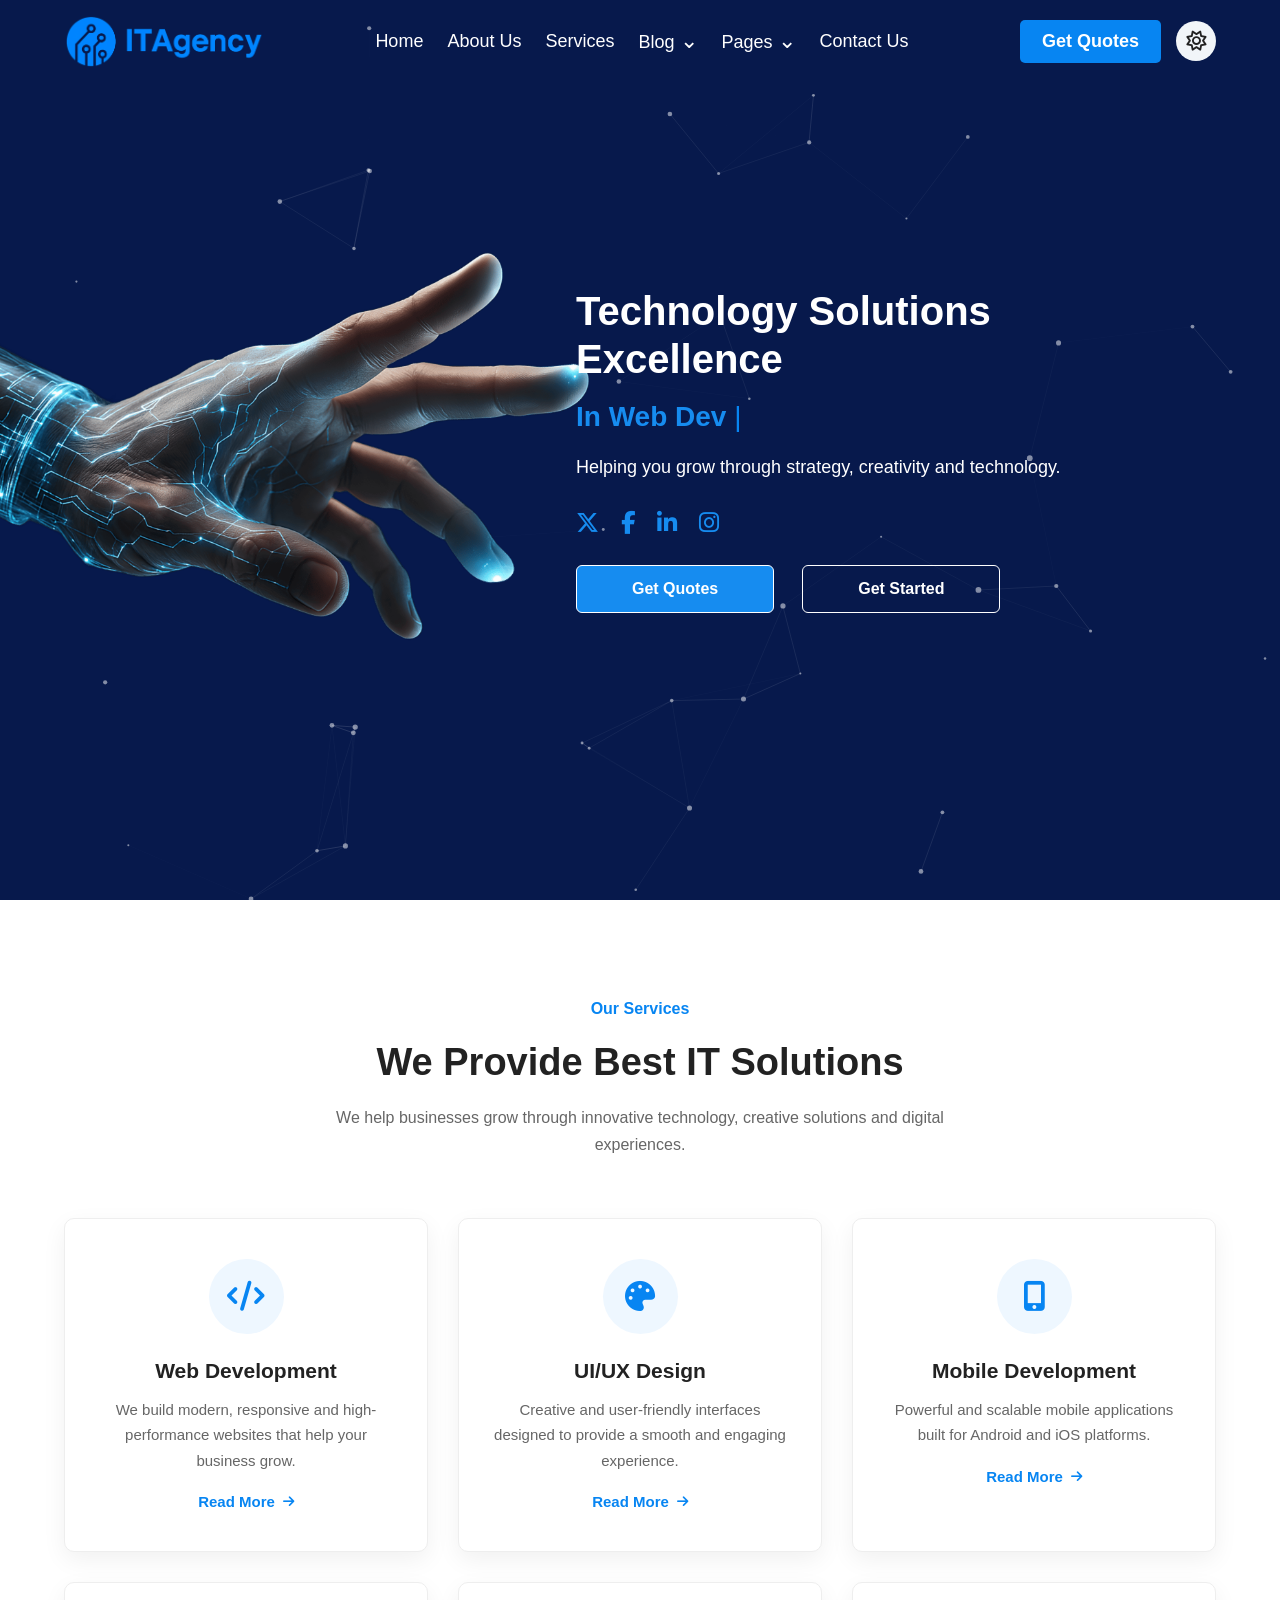
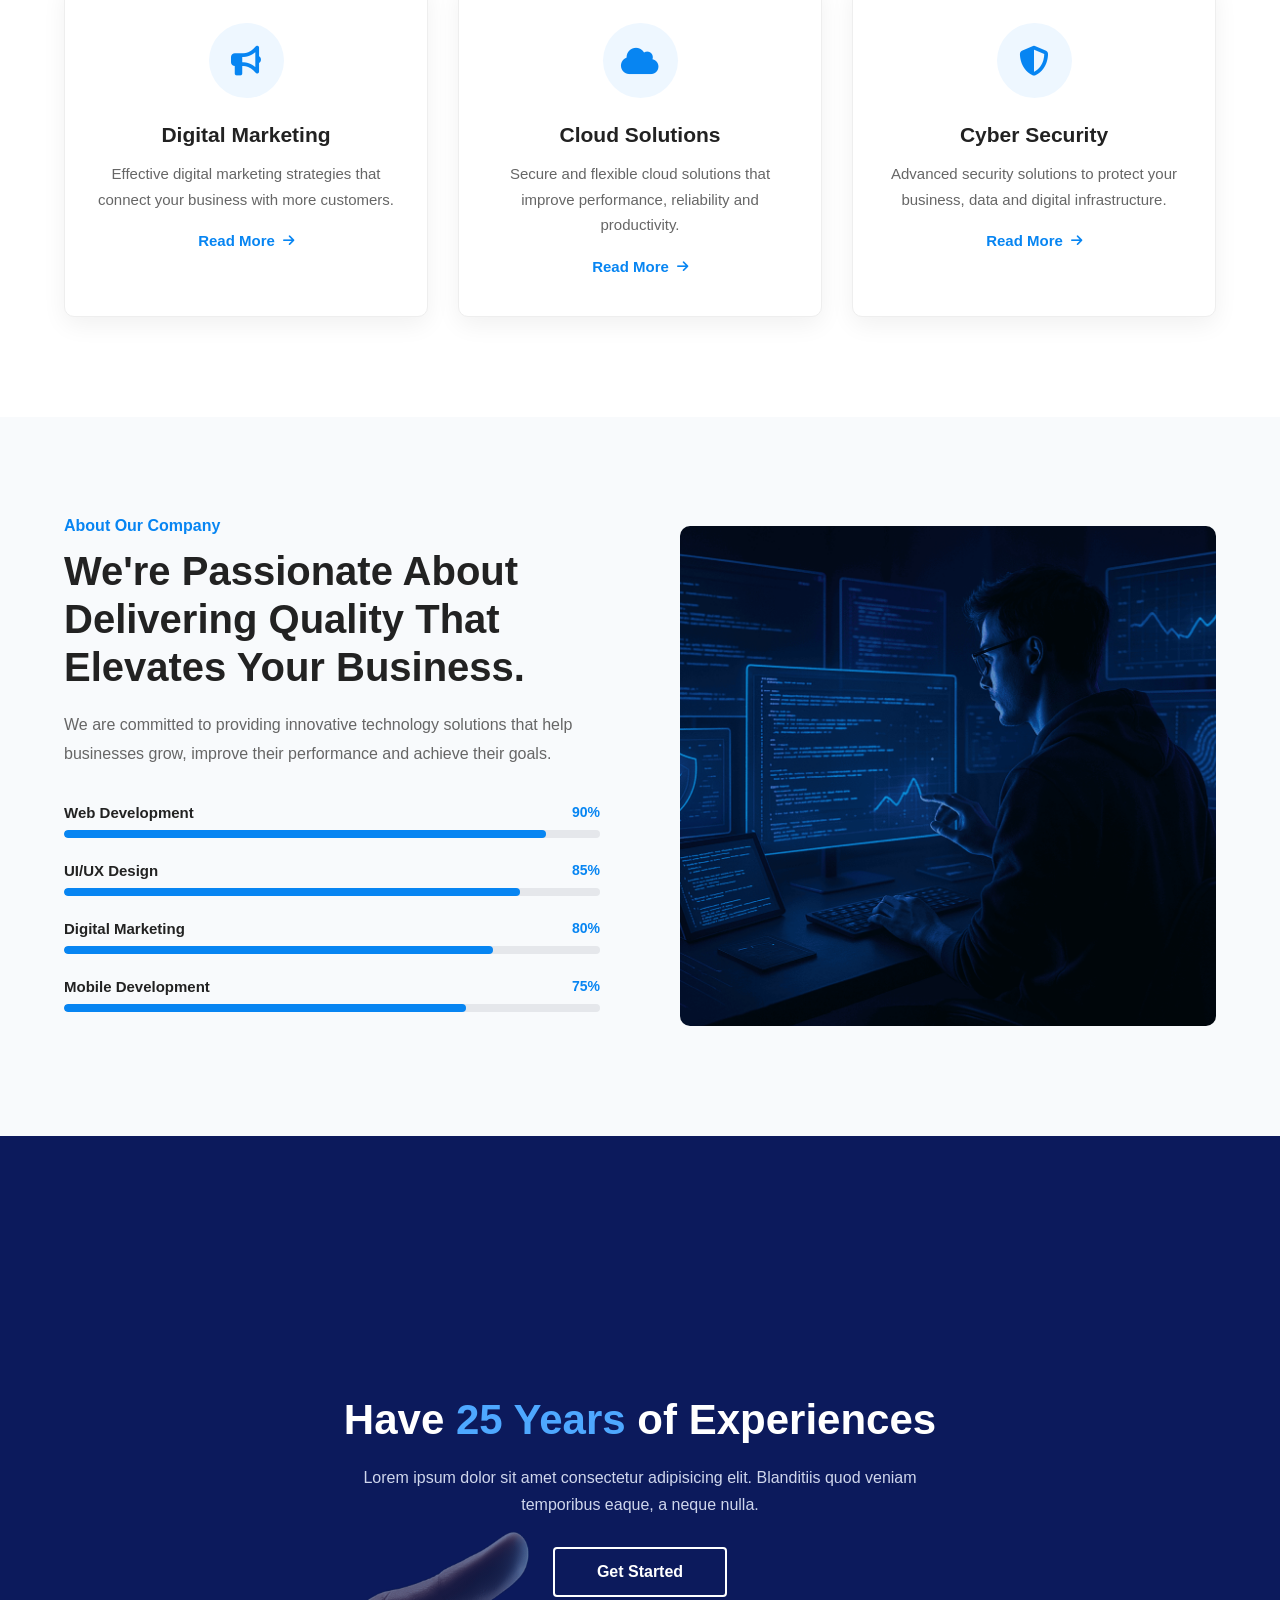
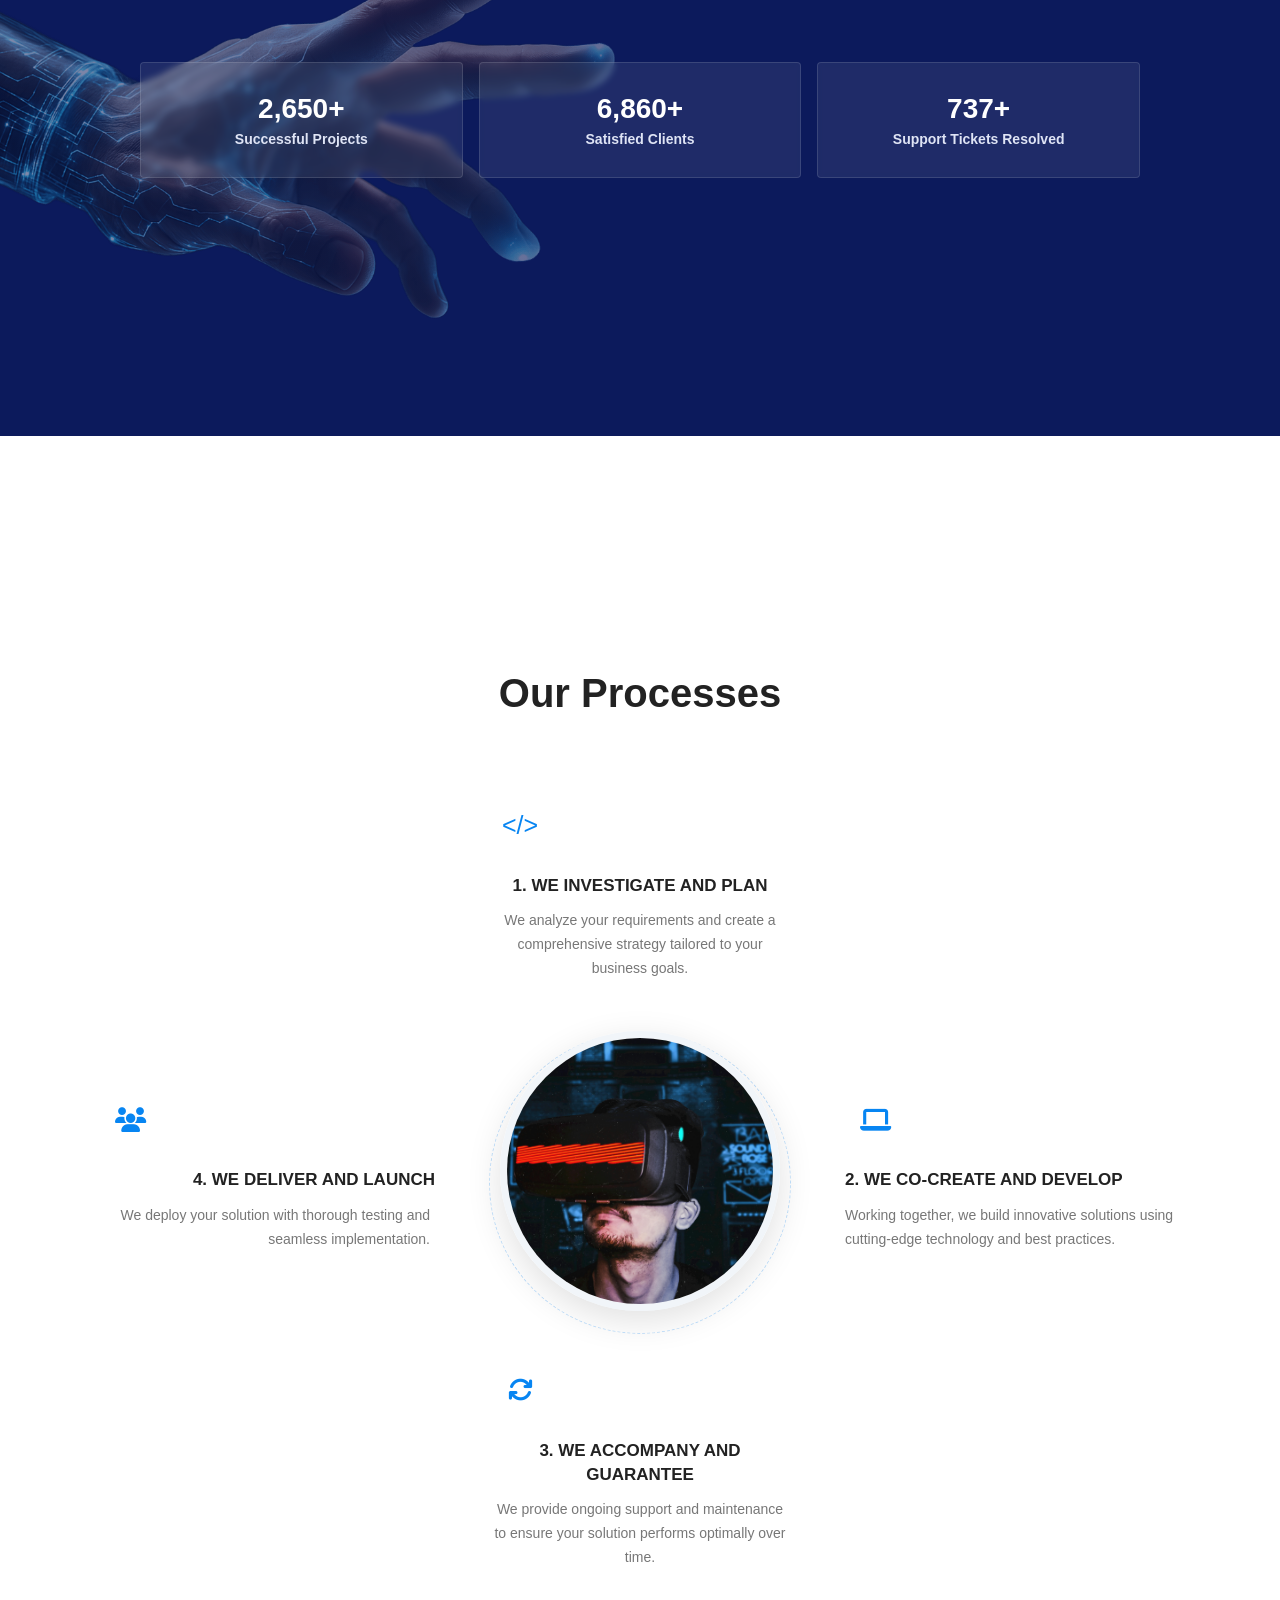
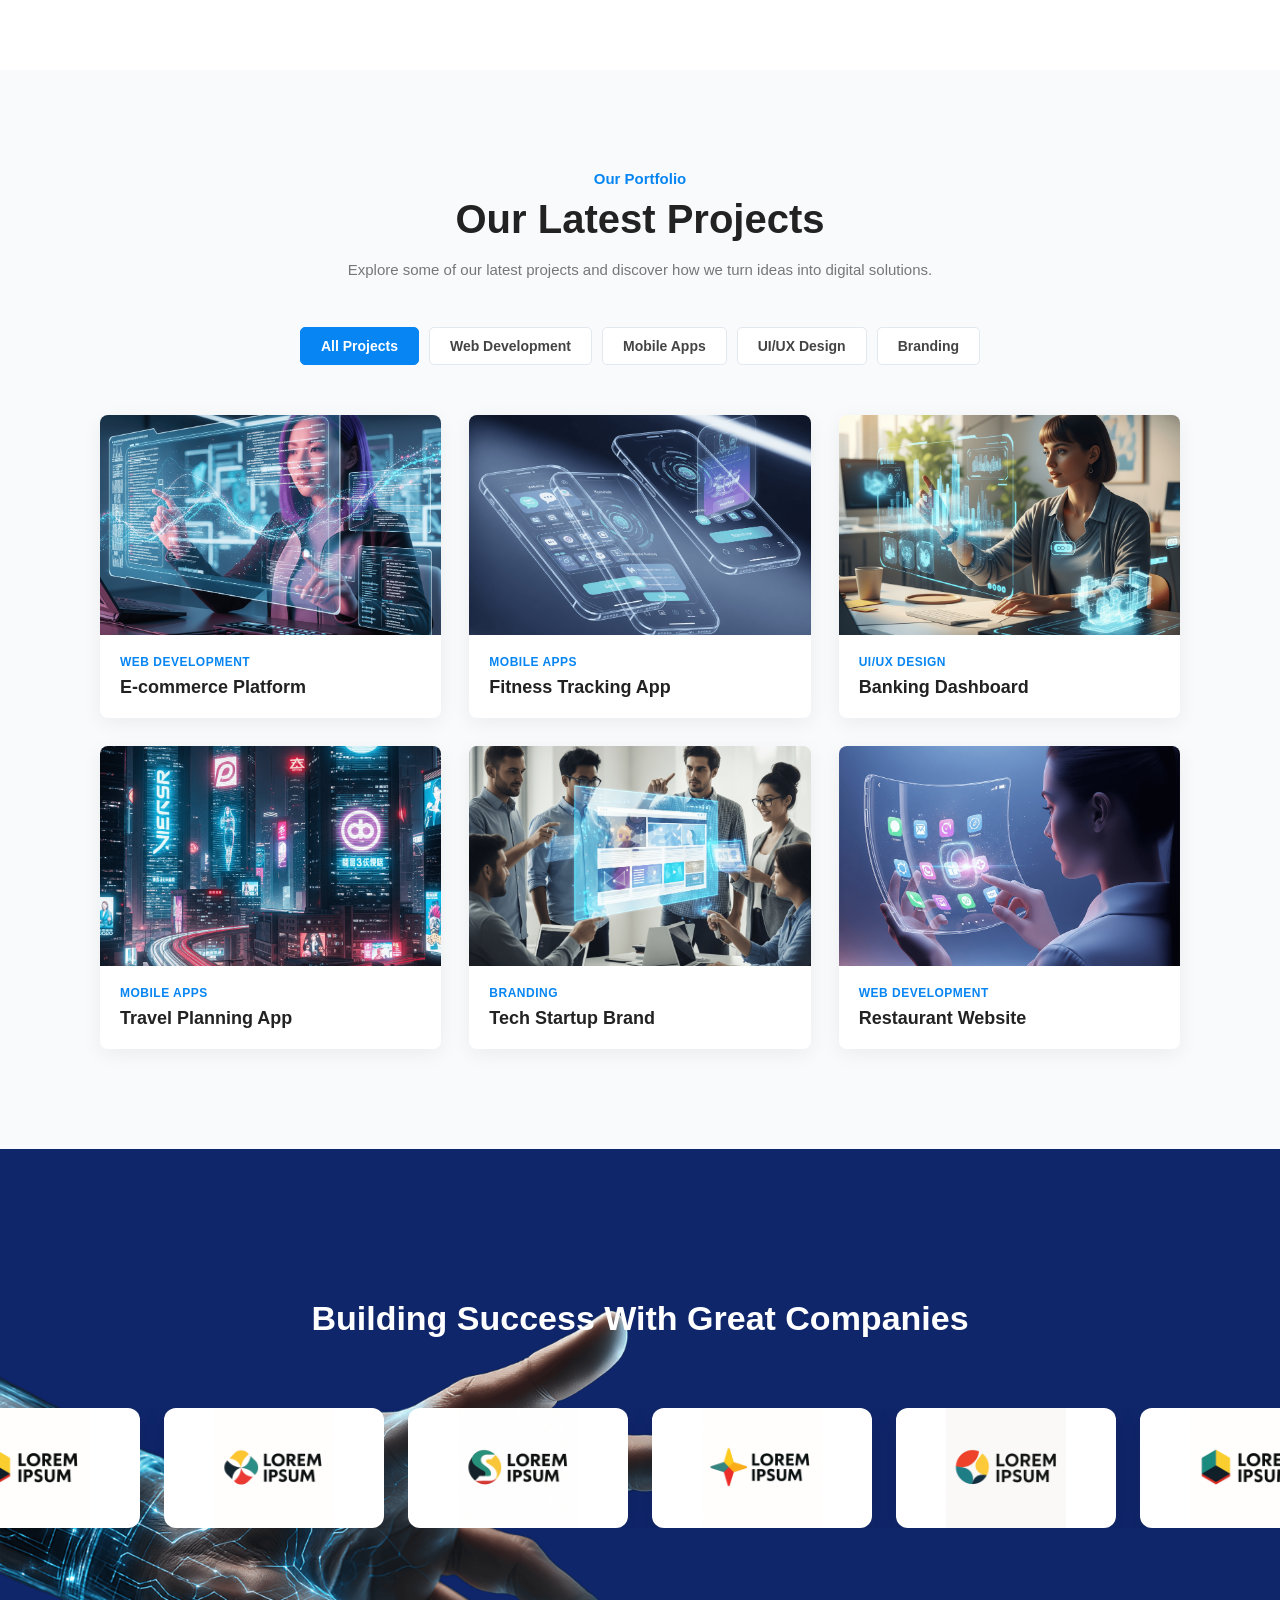
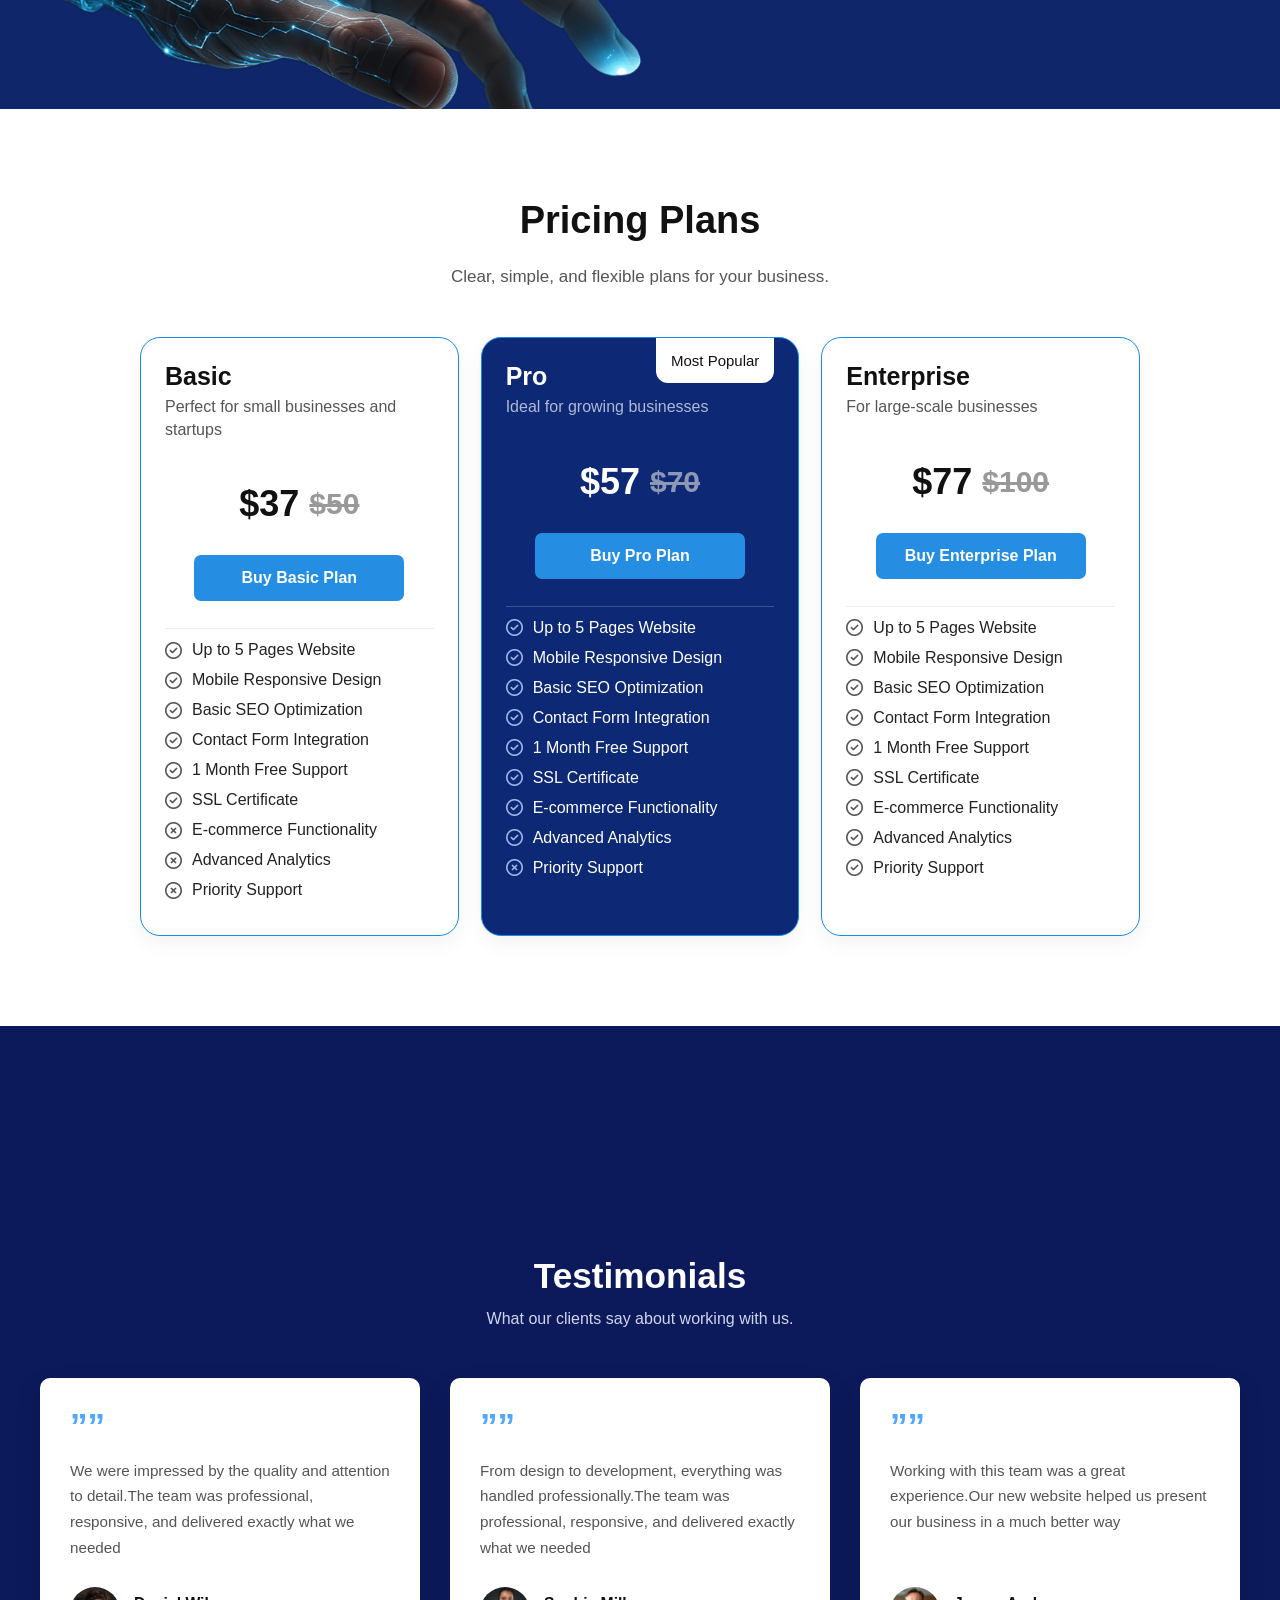
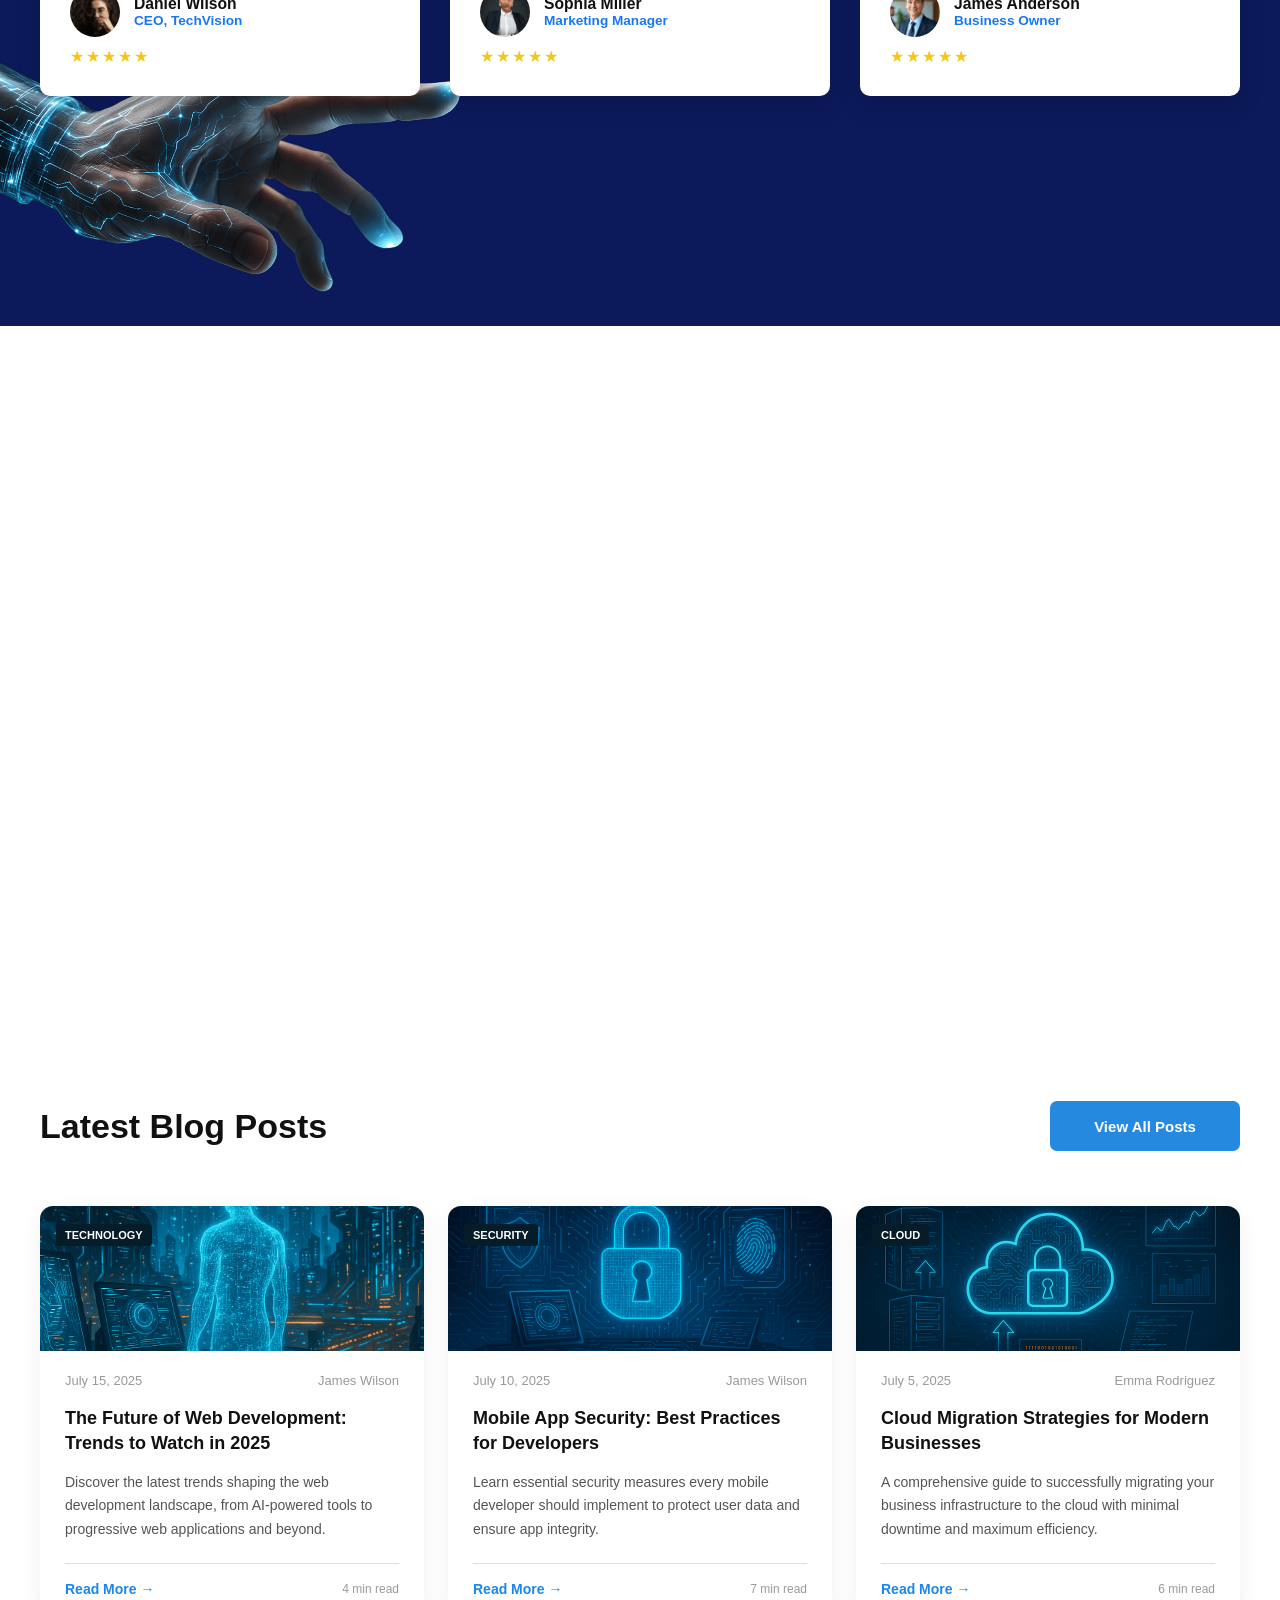
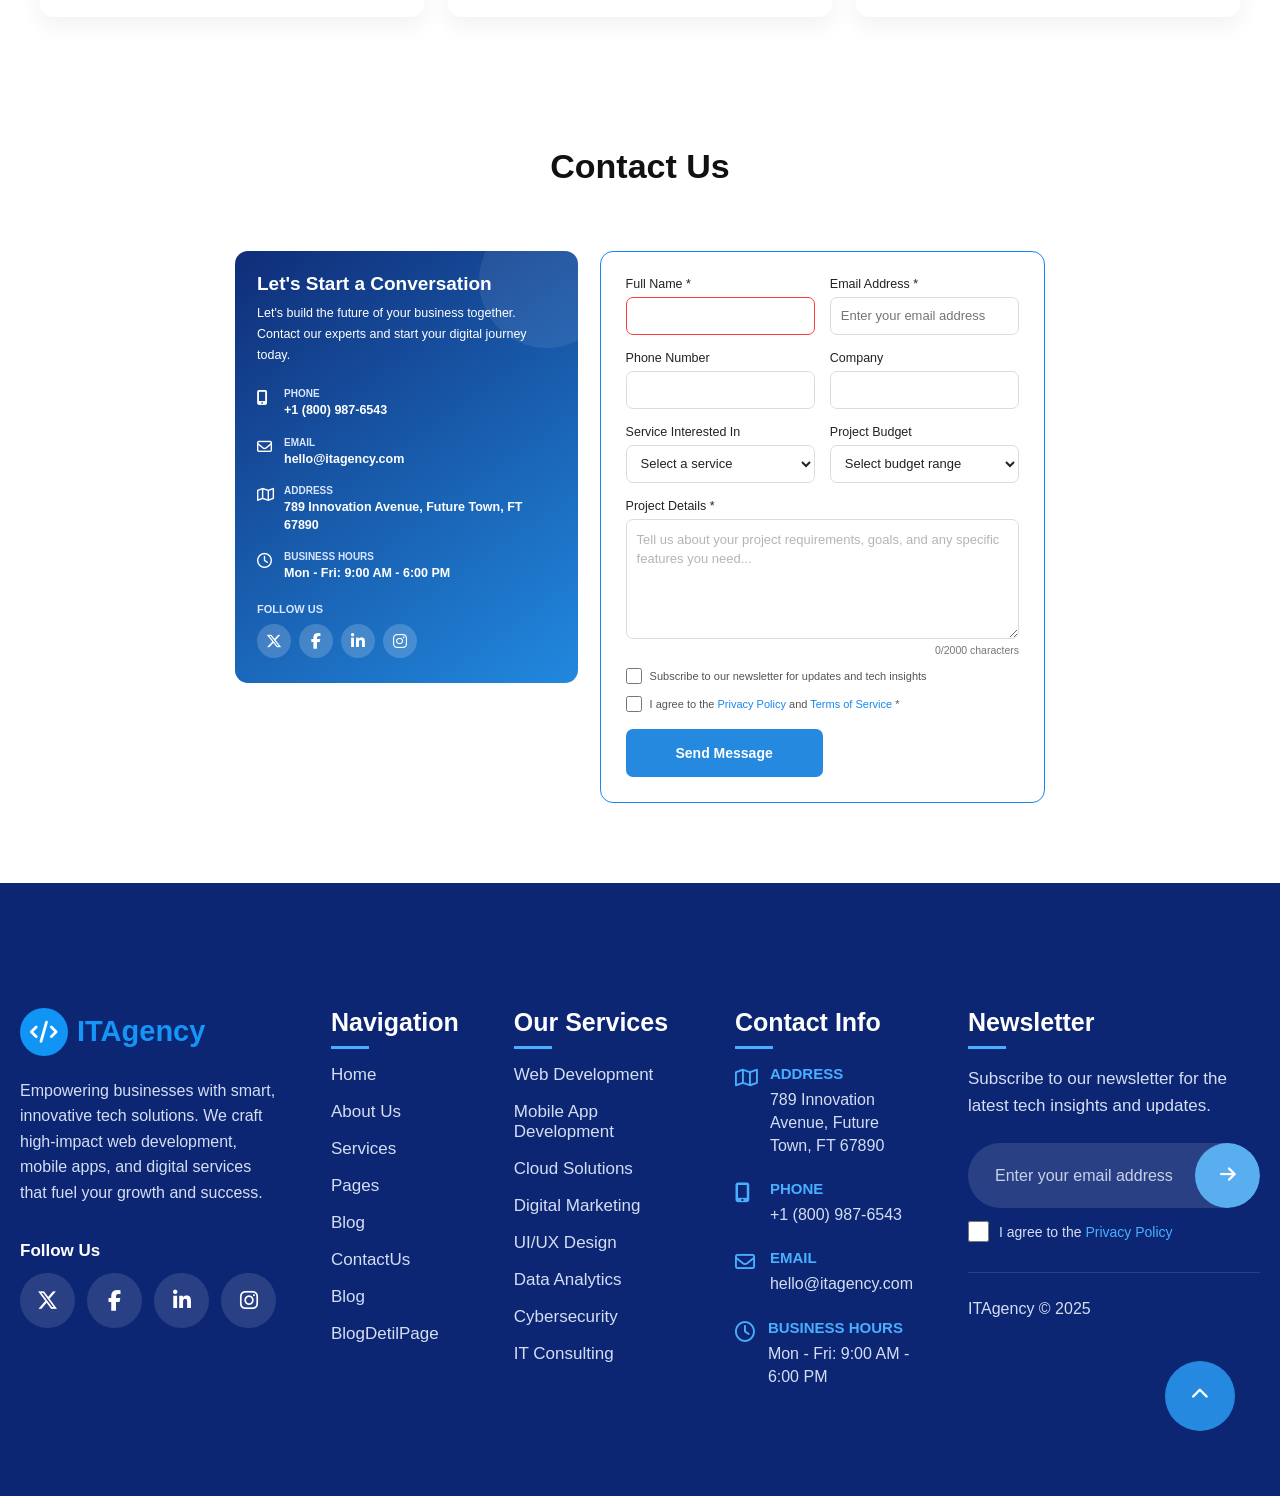
==== commit 99e83b49: "Initial commit" ====
--- a/index.html
+++ b/index.html
@@ -15,7 +15,7 @@
 
 </head>
 
-<body>
+<body> 
 
 
     <!--  HEADER  -->
@@ -40,7 +40,7 @@
                 <ul class="nav-menu">
 
                     <li>
-                        <a href="#">
+                        <a href="./index.html">
                             Home
                         </a>
                     </li>
@@ -93,7 +93,7 @@
                             </li>
 
                             <li>
-                                <a href="Blog/Blog Detail Page/BlogDetilPage.html">
+                                <a href="#">
                                     Blog Detail Page
                                 </a>
                             </li>
@@ -1890,12 +1890,11 @@
                                 Email Address *
                             </label>
 
-                            <input
-                                type="email"
-                                id="email"
-                                name="email"
-                                required
-                            >
+                          <input
+    type="email"
+    placeholder="Enter your email address"
+    required
+>
 
                         </div>
 
@@ -2275,18 +2274,20 @@
             </p>
 
 
-            <div class="newsletter-form">
-
-                <input
-                    type="email"
-                    placeholder="Enter your email address"
-                >
-
-                <button type="button">
-                    <i class="fa-solid fa-arrow-right"></i>
-                </button>
-
-            </div>
+         <div class="newsletter-form">
+
+    <input
+        type="email"
+        id="newsletter-email"
+        placeholder="Enter your email address"
+        required
+    >
+
+    <button type="button" id="newsletter-btn">
+        <i class="fa-solid fa-arrow-right"></i>
+    </button>
+
+</div>
 
 
             <label class="newsletter-check">
--- a/assits/css/style.css
+++ b/assits/css/style.css
@@ -1,6 +1,4 @@
-/*
-   RESET
- */
+
 
 * {
     margin: 0;
@@ -8,7 +6,7 @@
     box-sizing: border-box;
 }
 
-
+  
 body {
 
     font-family: Arial, sans-serif;
@@ -353,9 +351,9 @@
 
 #theme-toggle:hover {
 
-    /* background-color: #0785f2; */
-
-    /* color: white; */
+    background-color: #0785f2; 
+
+       color: white;
     border: 1px solid #0785f2 ;
      transition: 0.3s;
 
@@ -6980,4 +6978,42 @@
 
     }
 
+}
+
+
+/* =========================================================
+   PREVENT HORIZONTAL SCROLL ON MOBILE
+========================================================= */
+
+html,
+body {
+    width: 100%;
+    max-width: 100%;
+    overflow-x: hidden;
+}
+
+@media (max-width: 1100px) {
+
+    .header {
+        width: 100%;
+        max-width: 100%;
+        overflow: hidden;
+    }
+
+    .header .container {
+        width: 90%;
+        max-width: 100%;
+    }
+
+    .actions {
+        width: auto;
+        max-width: 100%;
+        flex-shrink: 0;
+    }
+
+    .menu-toggle {
+        display: flex !important;
+        flex-shrink: 0;
+    }
+
 }
